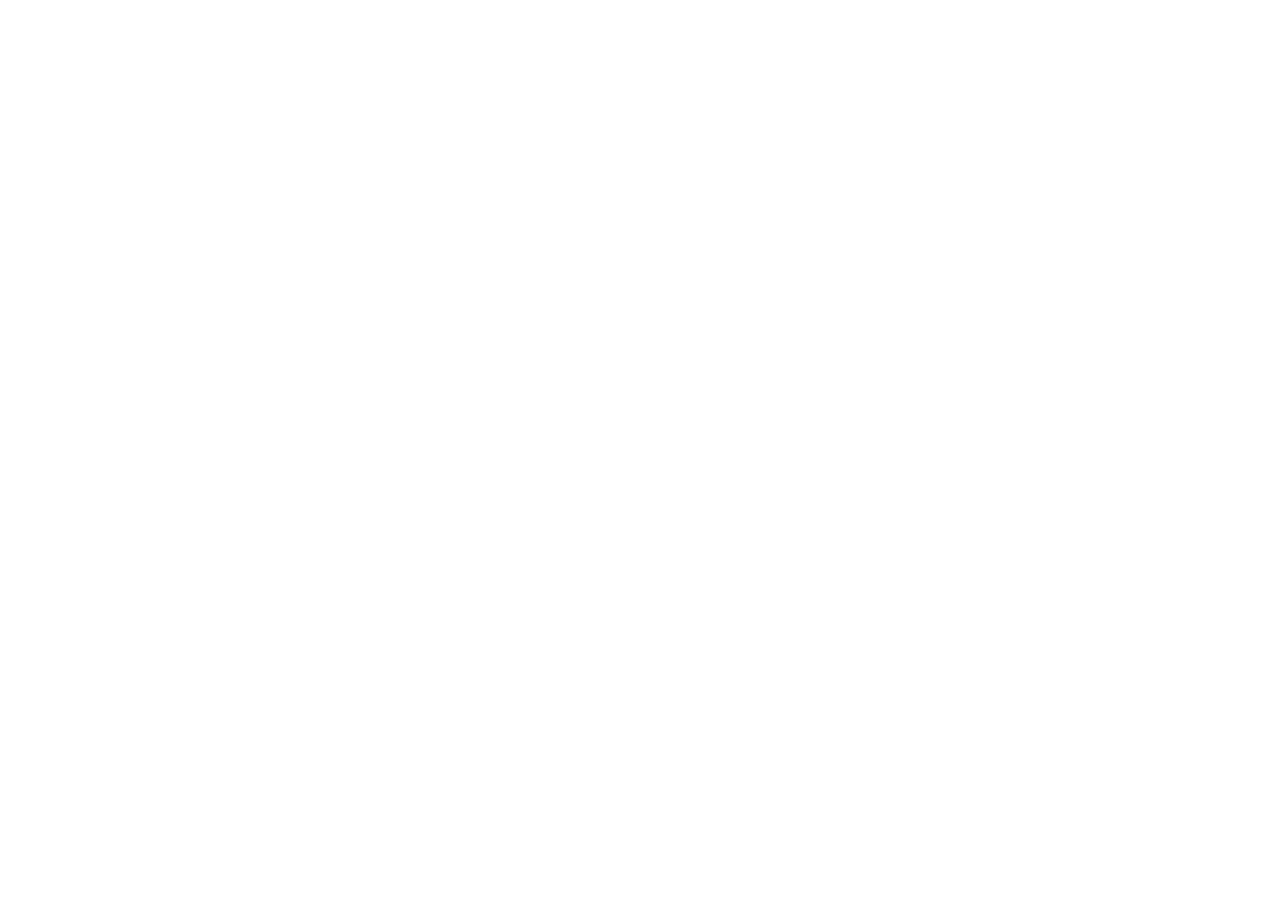
==== src/index.html @ 33bf51e1 "link js and css files to index.html" ====
<!DOCTYPE html>
<html lang="en">
<head>
    <meta charset="UTF-8">
    <meta name="viewport" content="width=device-width, initial-scale=1.0">
    <title>Document</title>
    <link rel="stylesheet" href="css/style.css">
</head>
<body>
    


    <script src="js/script.js"></script>
</body>
</html>
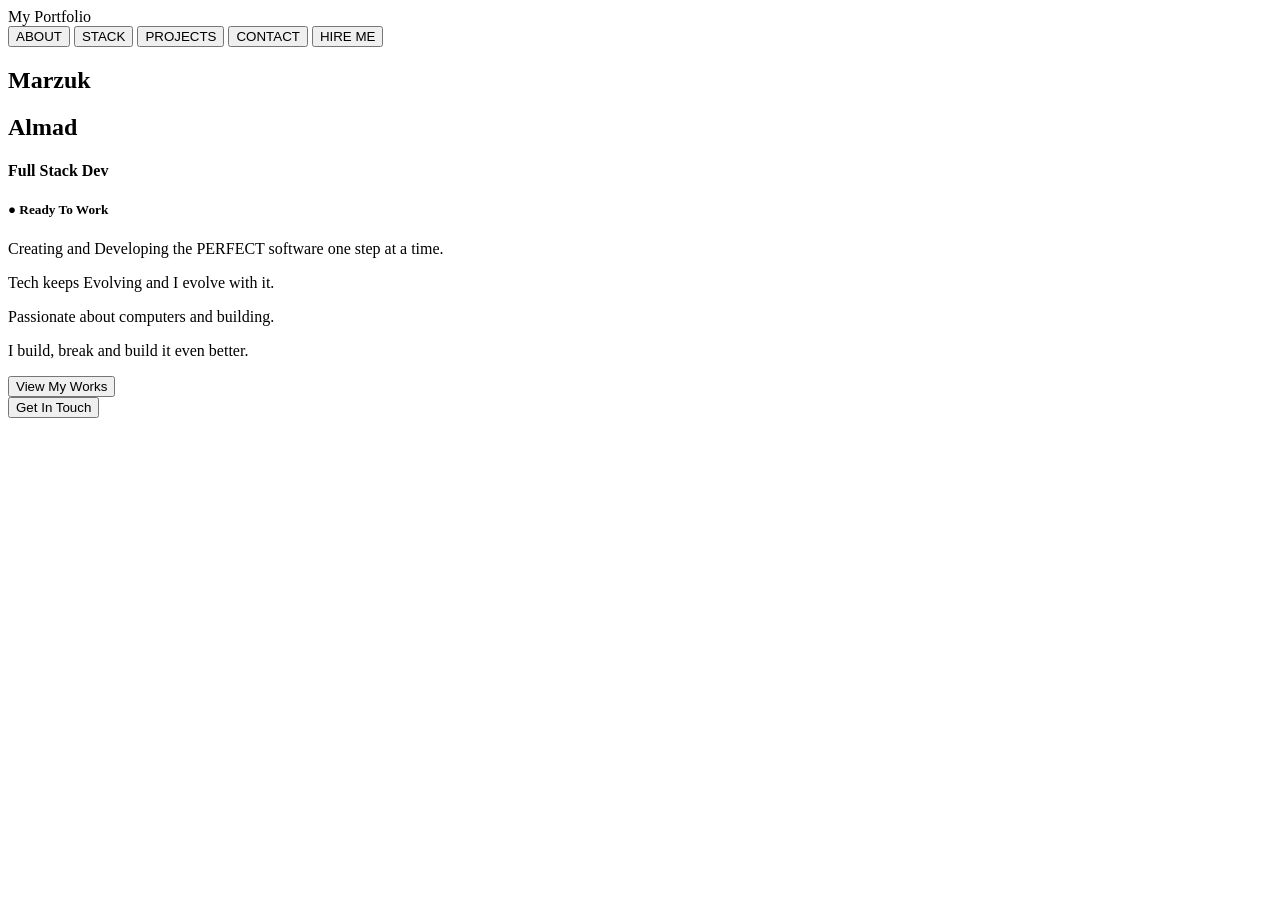
==== commit be271db5: "Add initial plain HTML text for hero section" ====
--- a/src/index.html
+++ b/src/index.html
@@ -7,7 +7,27 @@
     <link rel="stylesheet" href="css/style.css">
 </head>
 <body>
-    
+    <div id="headerDiv">
+        <header id="header">My Portfolio</header>
+        <button>ABOUT</button>
+        <button>STACK</button>
+        <button>PROJECTS</button>
+        <button>CONTACT</button>
+        <button>HIRE ME</button>
+    </div>
+        
+    <h2>Marzuk</h2>
+    <h2>Almad</h2>
+    <h4>Full Stack Dev</h4>
+    <h5>● Ready To Work</h5>
+    <p>Creating and Developing the PERFECT software one step at a time.</p>
+    <p>Tech keeps Evolving and I evolve with it.</p>
+    <p>Passionate about computers and building.</p>
+    <p>I build, break and build it even better.</p>
+
+    <button>View My Works</button><br>
+    <button>Get In Touch</button>
+
 
 
     <script src="js/script.js"></script>
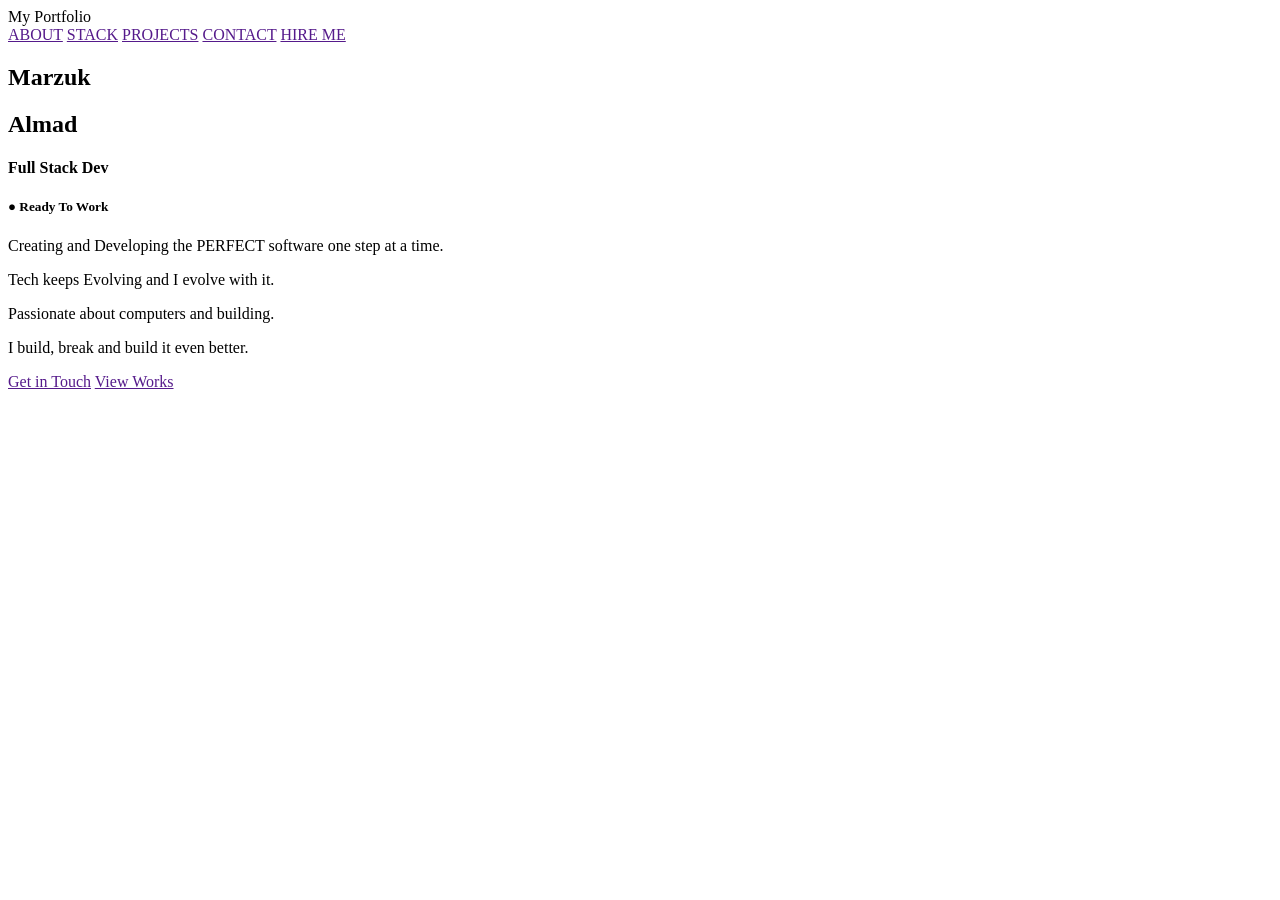
==== commit ed138f18: "change all native buttons to hyperlinks" ====
--- a/src/index.html
+++ b/src/index.html
@@ -9,11 +9,13 @@
 <body>
     <div id="headerDiv">
         <header id="header">My Portfolio</header>
-        <button>ABOUT</button>
-        <button>STACK</button>
-        <button>PROJECTS</button>
-        <button>CONTACT</button>
-        <button>HIRE ME</button>
+        <div>
+            <a href="" class="header-buttons">ABOUT</a>
+            <a href="" class="header-buttons">STACK</a>
+            <a href="" class="header-buttons">PROJECTS</a>
+            <a href="" class="header-buttons">CONTACT</a>
+            <a href="" class="header-buttons">HIRE ME</a>
+        </div>
     </div>
         
     <h2>Marzuk</h2>
@@ -25,8 +27,10 @@
     <p>Passionate about computers and building.</p>
     <p>I build, break and build it even better.</p>
 
-    <button>View My Works</button><br>
-    <button>Get In Touch</button>
+    <div id="about-butt">
+        <a href="" class="about-buttons">Get in Touch</a>
+        <a href="" class="about-buttons">View Works</a>
+    </div>
 
 
 
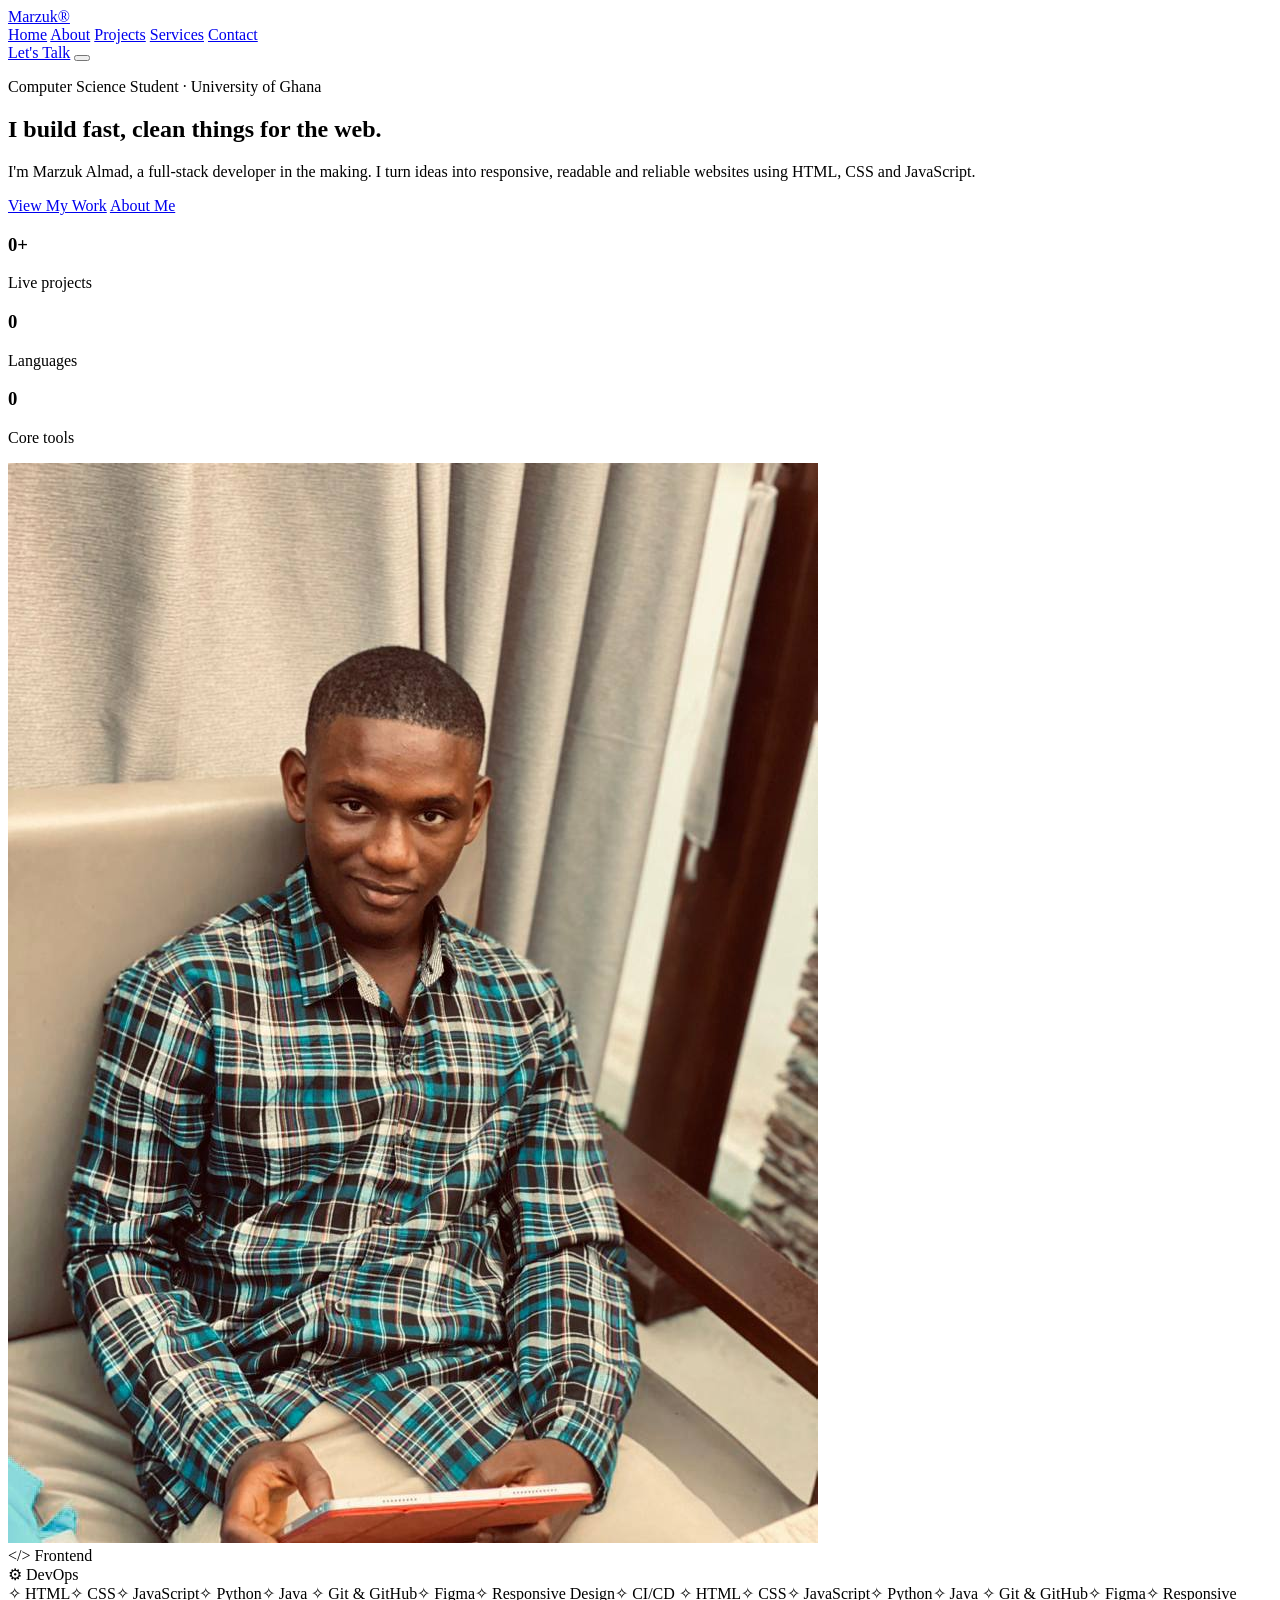
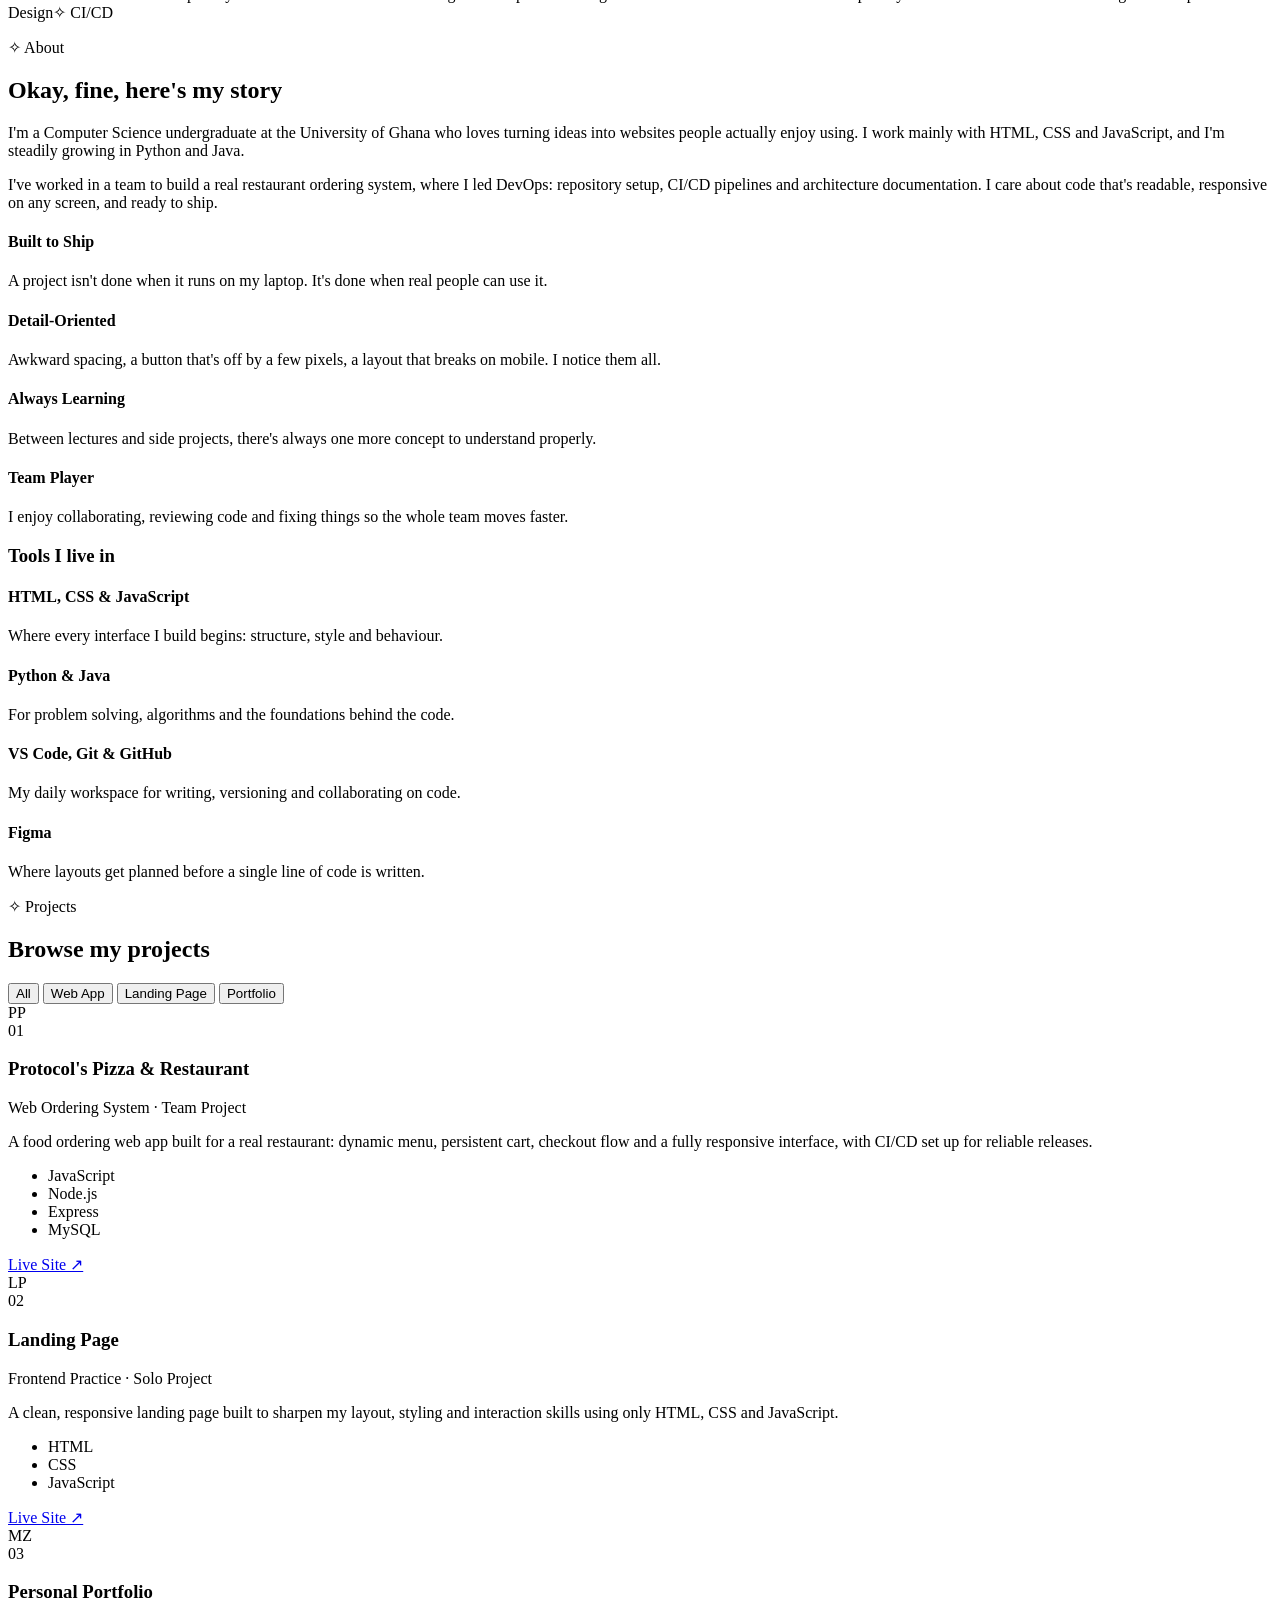
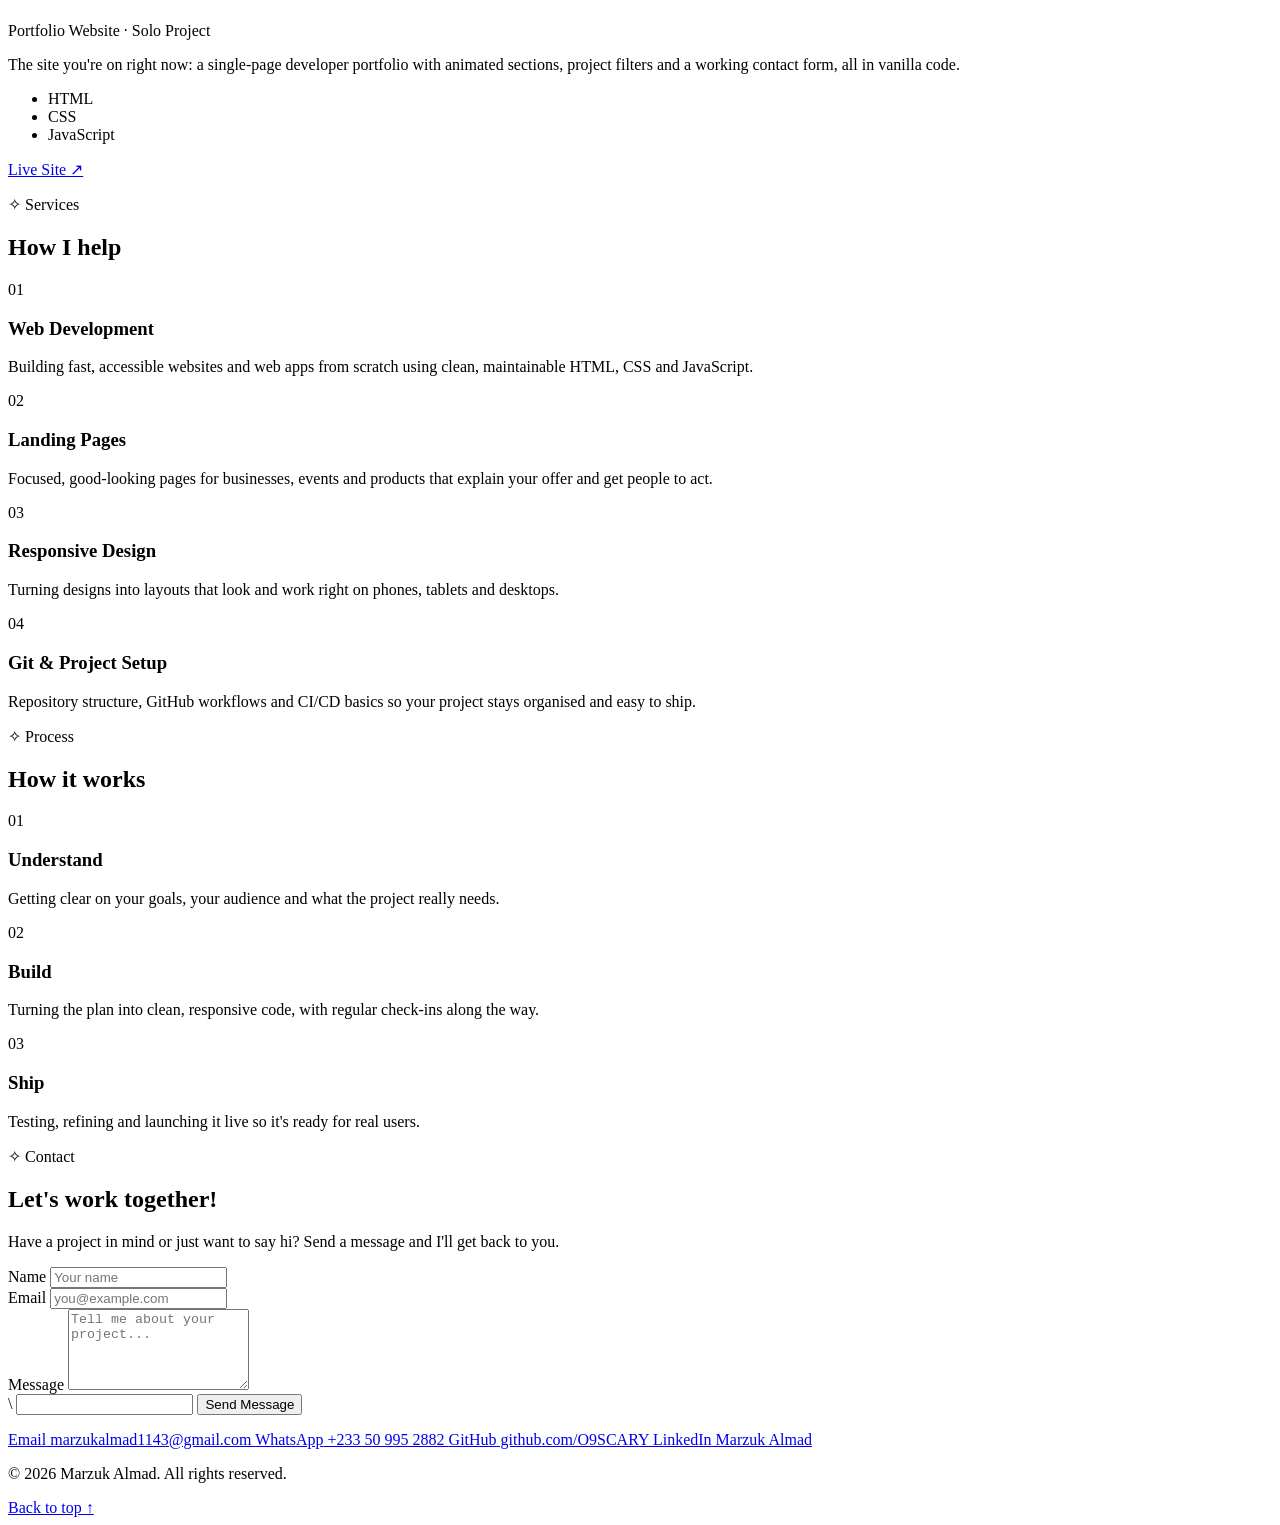
==== commit d509a45b: "Refine the whole portfolio HTML file" ====
--- a/src/index.html
+++ b/src/index.html
@@ -1,39 +1,316 @@
 <!DOCTYPE html>
 <html lang="en">
 <head>
-    <meta charset="UTF-8">
-    <meta name="viewport" content="width=device-width, initial-scale=1.0">
-    <title>Document</title>
-    <link rel="stylesheet" href="css/style.css">
+  <meta charset="UTF-8" />
+  <meta name="viewport" content="width=device-width, initial-scale=1" />
+  <title>Marzuk® | Computer Science Student & Full-Stack Developer</title>
+  <meta name="description" content="Marzuk Almad is a Computer Science student at the University of Ghana building fast, clean and responsive websites with HTML, CSS and JavaScript." />
+  <meta property="og:title" content="Marzuk® | Full-Stack Developer" />
+  <meta property="og:description" content="Fast, clean and responsive websites built with HTML, CSS and JavaScript." />
+  <meta property="og:type" content="website" />
+  <meta name="theme-color" content="#0a0b10" />
+
+  <link rel="preconnect" href="https://fonts.googleapis.com" />
+  <link rel="preconnect" href="https://fonts.gstatic.com" crossorigin />
+  <link href="https://fonts.googleapis.com/css2?family=Inter:wght@400;500;600&family=Space+Grotesk:wght@500;600;700&display=swap" rel="stylesheet" />
+  <link rel="stylesheet" href="style.css" />
 </head>
 <body>
-    <div id="headerDiv">
-        <header id="header">My Portfolio</header>
-        <div>
-            <a href="" class="header-buttons">ABOUT</a>
-            <a href="" class="header-buttons">STACK</a>
-            <a href="" class="header-buttons">PROJECTS</a>
-            <a href="" class="header-buttons">CONTACT</a>
-            <a href="" class="header-buttons">HIRE ME</a>
-        </div>
-    </div>
-        
-    <h2>Marzuk</h2>
-    <h2>Almad</h2>
-    <h4>Full Stack Dev</h4>
-    <h5>● Ready To Work</h5>
-    <p>Creating and Developing the PERFECT software one step at a time.</p>
-    <p>Tech keeps Evolving and I evolve with it.</p>
-    <p>Passionate about computers and building.</p>
-    <p>I build, break and build it even better.</p>
-
-    <div id="about-butt">
-        <a href="" class="about-buttons">Get in Touch</a>
-        <a href="" class="about-buttons">View Works</a>
-    </div>
-
-
-
-    <script src="js/script.js"></script>
+
+  <!-- ============ NAVBAR ============ -->
+  <header class="navbar" id="navbar">
+    <a href="#hero" class="logo">Marzuk®</a>
+
+    <nav class="nav-links" id="navLinks">
+      <a href="#hero" class="nav-link">Home</a>
+      <a href="#about" class="nav-link">About</a>
+      <a href="#works" class="nav-link">Projects</a>
+      <a href="#services" class="nav-link">Services</a>
+      <a href="#contact" class="nav-link">Contact</a>
+    </nav>
+
+    <a href="#contact" class="btn btn-primary nav-cta">Let's Talk</a>
+
+    <button class="menu-toggle" id="menuToggle" aria-label="Toggle menu" aria-expanded="false">
+      <span></span><span></span>
+    </button>
+  </header>
+
+  <main>
+
+    <section class="hero" id="hero">
+      <div class="hero-text">
+        <p class="eyebrow reveal">Computer Science Student · University of Ghana</p>
+        <h1 class="reveal">I build <span class="gradient-text">fast, clean</span> things for the web.</h1>
+        <p class="hero-sub reveal">
+          I'm Marzuk Almad, a full-stack developer in the making. I turn ideas into responsive,
+          readable and reliable websites using HTML, CSS and JavaScript.
+        </p>
+        <div class="hero-buttons reveal">
+          <a href="#works" class="btn btn-primary">View My Work</a>
+          <a href="#about" class="btn btn-ghost">About Me</a>
+        </div>
+
+        <div class="stats reveal">
+          <div class="stat">
+            <h3><span class="count" data-count="3">0</span>+</h3>
+            <p>Live projects</p>
+          </div>
+          <div class="stat">
+            <h3><span class="count" data-count="5">0</span></h3>
+            <p>Languages</p>
+          </div>
+          <div class="stat">
+            <h3><span class="count" data-count="4">0</span></h3>
+            <p>Core tools</p>
+          </div>
+        </div>
+      </div>
+
+      <div class="hero-photo reveal">
+        <div class="photo-frame">
+          <img src="./assets/images/myself.jpg" alt="Marzuk Almad, Computer Science student and developer" />
+        </div>
+        <div class="floating-tag tag-one">&lt;/&gt; Frontend</div>
+        <div class="floating-tag tag-two">⚙ DevOps</div>
+      </div>
+    </section>
+
+    <section class="marquee" aria-hidden="true">
+      <div class="marquee-track">
+        <span>✧ HTML</span><span>✧ CSS</span><span>✧ JavaScript</span><span>✧ Python</span><span>✧ Java</span>
+        <span>✧ Git &amp; GitHub</span><span>✧ Figma</span><span>✧ Responsive Design</span><span>✧ CI/CD</span>
+        <span>✧ HTML</span><span>✧ CSS</span><span>✧ JavaScript</span><span>✧ Python</span><span>✧ Java</span>
+        <span>✧ Git &amp; GitHub</span><span>✧ Figma</span><span>✧ Responsive Design</span><span>✧ CI/CD</span>
+      </div>
+    </section>
+
+    <section class="section" id="about">
+      <p class="section-label reveal">✧ About</p>
+      <h2 class="section-title reveal">Okay, fine, here's my story</h2>
+
+      <div class="about-grid">
+        <div class="about-bio reveal">
+          <p>
+            I'm a Computer Science undergraduate at the University of Ghana who loves turning
+            ideas into websites people actually enjoy using. I work mainly with HTML, CSS and
+            JavaScript, and I'm steadily growing in Python and Java.
+          </p>
+          <p>
+            I've worked in a team to build a real restaurant ordering system, where I led DevOps:
+            repository setup, CI/CD pipelines and architecture documentation. I care about code
+            that's readable, responsive on any screen, and ready to ship.
+          </p>
+        </div>
+
+        <div class="about-cards">
+          <article class="card reveal">
+            <h4>Built to Ship</h4>
+            <p>A project isn't done when it runs on my laptop. It's done when real people can use it.</p>
+          </article>
+          <article class="card reveal">
+            <h4>Detail-Oriented</h4>
+            <p>Awkward spacing, a button that's off by a few pixels, a layout that breaks on mobile. I notice them all.</p>
+          </article>
+          <article class="card reveal">
+            <h4>Always Learning</h4>
+            <p>Between lectures and side projects, there's always one more concept to understand properly.</p>
+          </article>
+          <article class="card reveal">
+            <h4>Team Player</h4>
+            <p>I enjoy collaborating, reviewing code and fixing things so the whole team moves faster.</p>
+          </article>
+        </div>
+      </div>
+
+      <h3 class="subheading reveal">Tools I live in</h3>
+      <div class="tools reveal">
+        <div class="tool">
+          <h4>HTML, CSS &amp; JavaScript</h4>
+          <p>Where every interface I build begins: structure, style and behaviour.</p>
+        </div>
+        <div class="tool">
+          <h4>Python &amp; Java</h4>
+          <p>For problem solving, algorithms and the foundations behind the code.</p>
+        </div>
+        <div class="tool">
+          <h4>VS Code, Git &amp; GitHub</h4>
+          <p>My daily workspace for writing, versioning and collaborating on code.</p>
+        </div>
+        <div class="tool">
+          <h4>Figma</h4>
+          <p>Where layouts get planned before a single line of code is written.</p>
+        </div>
+      </div>
+    </section>
+
+    <section class="section" id="works">
+      <p class="section-label reveal">✧ Projects</p>
+      <h2 class="section-title reveal">Browse my projects</h2>
+
+      <div class="filters reveal" id="filters">
+        <button class="filter-btn active" data-filter="all">All</button>
+        <button class="filter-btn" data-filter="webapp">Web App</button>
+        <button class="filter-btn" data-filter="landing">Landing Page</button>
+        <button class="filter-btn" data-filter="portfolio">Portfolio</button>
+      </div>
+
+      <div class="projects-grid" id="projectsGrid">
+
+        <article class="project reveal" data-category="webapp">
+          <div class="project-visual visual-one"><span>PP</span></div>
+          <div class="project-body">
+            <span class="project-number">01</span>
+            <h3>Protocol's Pizza &amp; Restaurant</h3>
+            <p class="project-type">Web Ordering System · Team Project</p>
+            <p>
+              A food ordering web app built for a real restaurant: dynamic menu, persistent cart,
+              checkout flow and a fully responsive interface, with CI/CD set up for reliable releases.
+            </p>
+            <ul class="chips"><li>JavaScript</li><li>Node.js</li><li>Express</li><li>MySQL</li></ul>
+            <div class="project-links">
+              <a href="https://protocol-restaurant.pages.dev" target="_blank" rel="noopener" class="link-arrow">Live Site ↗</a>
+            </div>
+          </div>
+        </article>
+
+        <article class="project reveal" data-category="landing">
+          <div class="project-visual visual-two"><span>LP</span></div>
+          <div class="project-body">
+            <span class="project-number">02</span>
+            <h3>Landing Page</h3>
+            <p class="project-type">Frontend Practice · Solo Project</p>
+            <p>
+              A clean, responsive landing page built to sharpen my layout, styling and
+              interaction skills using only HTML, CSS and JavaScript.
+            </p>
+            <ul class="chips"><li>HTML</li><li>CSS</li><li>JavaScript</li></ul>
+            <div class="project-links">
+              <a href="https://o9scary.github.io/Landing-Page/" target="_blank" rel="noopener" class="link-arrow">Live Site ↗</a>
+            </div>
+          </div>
+        </article>
+
+        <article class="project reveal" data-category="portfolio">
+          <div class="project-visual visual-three"><span>MZ</span></div>
+          <div class="project-body">
+            <span class="project-number">03</span>
+            <h3>Personal Portfolio</h3>
+            <p class="project-type">Portfolio Website · Solo Project</p>
+            <p>
+              The site you're on right now: a single-page developer portfolio with animated
+              sections, project filters and a working contact form, all in vanilla code.
+            </p>
+            <ul class="chips"><li>HTML</li><li>CSS</li><li>JavaScript</li></ul>
+            <div class="project-links">
+              <a href="https://o9scary.github.io/My-Portfolio/" target="_blank" rel="noopener" class="link-arrow">Live Site ↗</a>
+            </div>
+          </div>
+        </article>
+
+      </div>
+    </section>
+
+    <section class="section" id="services">
+      <p class="section-label reveal">✧ Services</p>
+      <h2 class="section-title reveal">How I help</h2>
+
+      <div class="services-grid">
+        <article class="service reveal">
+          <span class="service-number">01</span>
+          <h3>Web Development</h3>
+          <p>Building fast, accessible websites and web apps from scratch using clean, maintainable HTML, CSS and JavaScript.</p>
+        </article>
+        <article class="service reveal">
+          <span class="service-number">02</span>
+          <h3>Landing Pages</h3>
+          <p>Focused, good-looking pages for businesses, events and products that explain your offer and get people to act.</p>
+        </article>
+        <article class="service reveal">
+          <span class="service-number">03</span>
+          <h3>Responsive Design</h3>
+          <p>Turning designs into layouts that look and work right on phones, tablets and desktops.</p>
+        </article>
+        <article class="service reveal">
+          <span class="service-number">04</span>
+          <h3>Git &amp; Project Setup</h3>
+          <p>Repository structure, GitHub workflows and CI/CD basics so your project stays organised and easy to ship.</p>
+        </article>
+      </div>
+    </section>
+
+    <section class="section" id="process">
+      <p class="section-label reveal">✧ Process</p>
+      <h2 class="section-title reveal">How it works</h2>
+
+      <div class="process-grid">
+        <div class="step reveal">
+          <span class="step-number">01</span>
+          <h3>Understand</h3>
+          <p>Getting clear on your goals, your audience and what the project really needs.</p>
+        </div>
+        <div class="step reveal">
+          <span class="step-number">02</span>
+          <h3>Build</h3>
+          <p>Turning the plan into clean, responsive code, with regular check-ins along the way.</p>
+        </div>
+        <div class="step reveal">
+          <span class="step-number">03</span>
+          <h3>Ship</h3>
+          <p>Testing, refining and launching it live so it's ready for real users.</p>
+        </div>
+      </div>
+    </section>
+
+    <section class="section contact" id="contact">
+      <p class="section-label reveal">✧ Contact</p>
+      <h2 class="section-title reveal">Let's work together!</h2>
+      <p class="contact-sub reveal">Have a project in mind or just want to say hi? Send a message and I'll get back to you.</p>
+
+      <div class="contact-grid">
+        <form class="contact-form reveal" id="contactForm" novalidate>
+          <div class="field">
+            <label for="name">Name</label>
+            <input type="text" id="name" name="name" placeholder="Your name" required />
+          </div>
+          <div class="field">
+            <label for="email">Email</label>
+            <input type="email" id="email" name="email" placeholder="you@example.com" required />
+          </div>
+          <div class="field">
+            <label for="message">Message</label>
+            <textarea id="message" name="message" rows="5" placeholder="Tell me about your project..." required></textarea>
+          </div>
+\
+          <input type="text" name="_honey" class="honeypot" tabindex="-1" autocomplete="off" />
+          <button type="submit" class="btn btn-primary" id="submitBtn">Send Message</button>
+          <p class="form-status" id="formStatus" role="status"></p>
+        </form>
+
+        <div class="contact-info reveal">
+          <a href="mailto:marzukalmad1143@gmail.com?subject=New%20Project%20Inquiry" class="info-link">
+            <span>Email</span> marzukalmad1143@gmail.com
+          </a>
+          <a href="https://wa.me/233509952882" target="_blank" rel="noopener" class="info-link">
+            <span>WhatsApp</span> +233 50 995 2882
+          </a>
+          <a href="https://github.com/O9SCARY" target="_blank" rel="noopener" class="info-link">
+            <span>GitHub</span> github.com/O9SCARY
+          </a>
+          <a href="https://www.linkedin.com/in/marzuk-almad-333194411" target="_blank" rel="noopener" class="info-link">
+            <span>LinkedIn</span> Marzuk Almad
+          </a>
+        </div>
+      </div>
+    </section>
+
+  </main>
+
+  <footer class="footer">
+    <p>© <span id="year">2026</span> Marzuk Almad. All rights reserved.</p>
+    <a href="#hero" class="back-top">Back to top ↑</a>
+  </footer>
+
+  <script src="script.js"></script>
 </body>
 </html>
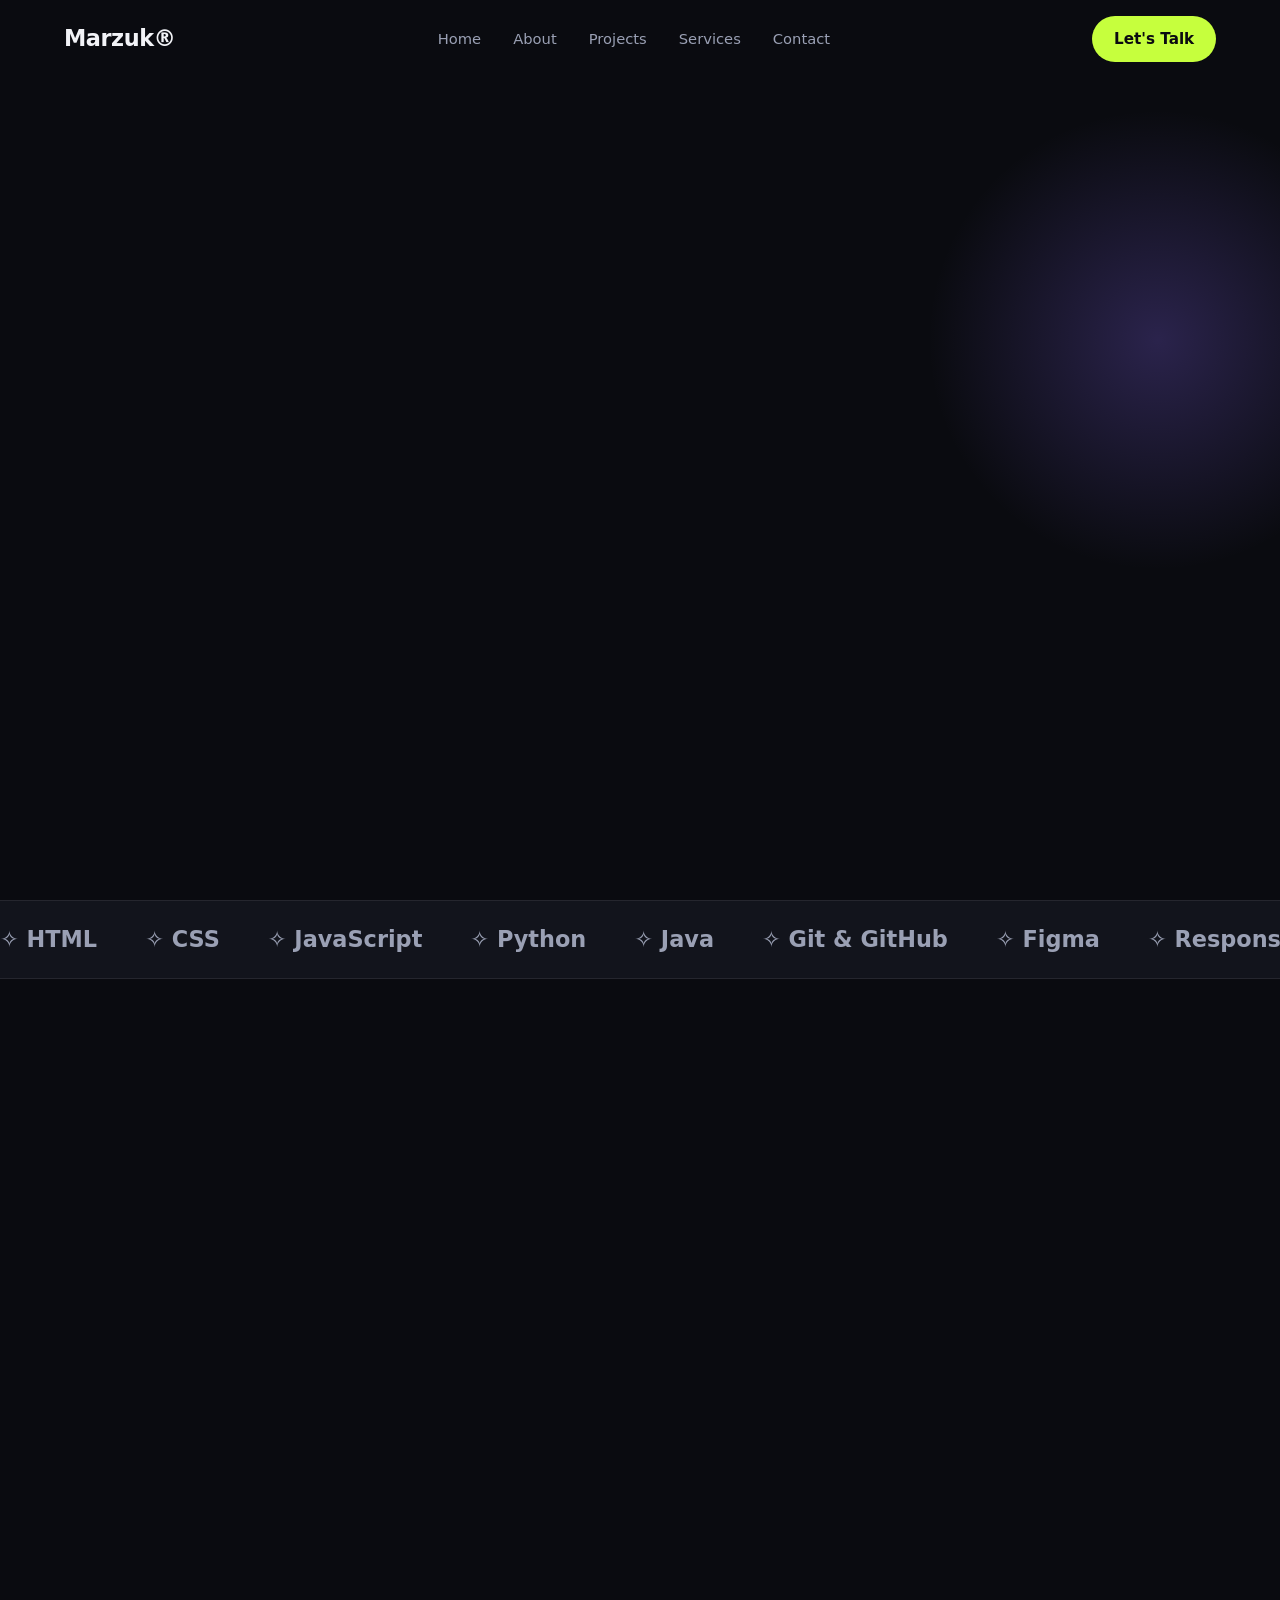
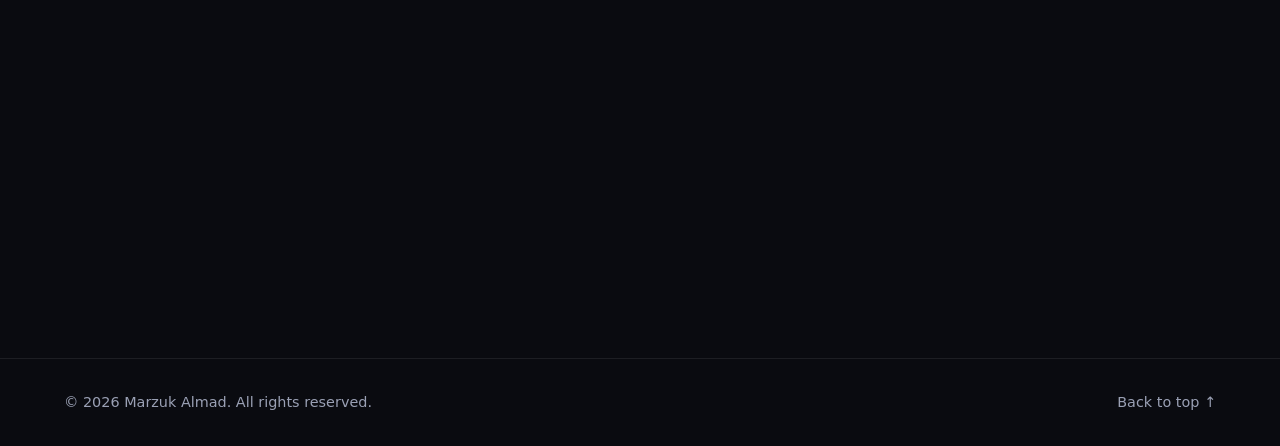
==== commit 15c26ddc: "Style the HTML of my portfolio with Css and link both" ====
--- a/src/index.html
+++ b/src/index.html
@@ -13,7 +13,7 @@
   <link rel="preconnect" href="https://fonts.googleapis.com" />
   <link rel="preconnect" href="https://fonts.gstatic.com" crossorigin />
   <link href="https://fonts.googleapis.com/css2?family=Inter:wght@400;500;600&family=Space+Grotesk:wght@500;600;700&display=swap" rel="stylesheet" />
-  <link rel="stylesheet" href="style.css" />
+  <link rel="stylesheet" href="./css/style.css" />
 </head>
 <body>
 
--- a/src/css/style.css
+++ b/src/css/style.css
@@ -0,0 +1,865 @@
+/* ============ RESET & VARIABLES ============ */
+*,
+*::before,
+*::after {
+  margin: 0;
+  padding: 0;
+  box-sizing: border-box;
+}
+
+:root {
+  --bg: #0a0b10;
+  --surface: #12141c;
+  --surface-2: #181b26;
+  --border: rgba(255, 255, 255, 0.08);
+  --text: #f2f3f7;
+  --muted: #9aa0b4;
+  --accent: #c6ff3d;      /* acid lime */
+  --accent-2: #8b6bff;    /* electric violet */
+  --radius: 20px;
+  --font-body: "Inter", system-ui, sans-serif;
+  --font-display: "Space Grotesk", system-ui, sans-serif;
+}
+
+html {
+  scroll-behavior: smooth;
+  scroll-padding-top: 90px;
+}
+
+body {
+  background: var(--bg);
+  color: var(--text);
+  font-family: var(--font-body);
+  line-height: 1.6;
+  -webkit-font-smoothing: antialiased;
+  overflow-x: hidden;
+}
+
+img {
+  display: block;
+  max-width: 100%;
+}
+
+a {
+  color: inherit;
+  text-decoration: none;
+}
+
+ul {
+  list-style: none;
+}
+
+h1, h2, h3, h4 {
+  font-family: var(--font-display);
+  line-height: 1.1;
+}
+
+/* ============ BUTTONS ============ */
+.btn {
+  display: inline-flex;
+  align-items: center;
+  justify-content: center;
+  padding: 0.85rem 1.6rem;
+  border-radius: 999px;
+  font-weight: 600;
+  font-size: 0.95rem;
+  border: 1px solid transparent;
+  cursor: pointer;
+  font-family: var(--font-body);
+  transition: transform 0.25s ease, box-shadow 0.25s ease, background 0.25s ease;
+}
+
+.btn:hover {
+  transform: translateY(-3px);
+}
+
+.btn-primary {
+  background: var(--accent);
+  color: #0a0b10;
+}
+
+.btn-primary:hover {
+  box-shadow: 0 10px 30px rgba(198, 255, 61, 0.3);
+}
+
+.btn-ghost {
+  border-color: var(--border);
+  color: var(--text);
+  background: transparent;
+}
+
+.btn-ghost:hover {
+  border-color: var(--accent);
+  color: var(--accent);
+}
+
+/* ============ NAVBAR ============ */
+.navbar {
+  position: fixed;
+  top: 0;
+  left: 0;
+  right: 0;
+  z-index: 100;
+  display: flex;
+  align-items: center;
+  justify-content: space-between;
+  padding: 1rem 5%;
+  transition: background 0.3s ease, padding 0.3s ease, border-color 0.3s ease;
+  border-bottom: 1px solid transparent;
+}
+
+.navbar.scrolled {
+  background: rgba(10, 11, 16, 0.85);
+  backdrop-filter: blur(14px);
+  -webkit-backdrop-filter: blur(14px);
+  border-bottom-color: var(--border);
+  padding: 0.7rem 5%;
+}
+
+.logo {
+  font-family: var(--font-display);
+  font-weight: 700;
+  font-size: 1.4rem;
+  letter-spacing: -0.02em;
+}
+
+.nav-links {
+  display: flex;
+  gap: 2rem;
+}
+
+.nav-link {
+  font-size: 0.92rem;
+  color: var(--muted);
+  position: relative;
+  transition: color 0.25s ease;
+}
+
+.nav-link::after {
+  content: "";
+  position: absolute;
+  left: 0;
+  bottom: -6px;
+  width: 0;
+  height: 2px;
+  background: var(--accent);
+  transition: width 0.3s ease;
+}
+
+.nav-link:hover,
+.nav-link.active {
+  color: var(--text);
+}
+
+.nav-link:hover::after,
+.nav-link.active::after {
+  width: 100%;
+}
+
+.nav-cta {
+  padding: 0.6rem 1.3rem;
+}
+
+.menu-toggle {
+  display: none;
+  background: none;
+  border: none;
+  cursor: pointer;
+  width: 32px;
+  height: 32px;
+  position: relative;
+}
+
+.menu-toggle span {
+  position: absolute;
+  left: 4px;
+  width: 24px;
+  height: 2px;
+  background: var(--text);
+  transition: transform 0.3s ease, top 0.3s ease;
+}
+
+.menu-toggle span:nth-child(1) { top: 11px; }
+.menu-toggle span:nth-child(2) { top: 19px; }
+
+.menu-toggle.open span:nth-child(1) { top: 15px; transform: rotate(45deg); }
+.menu-toggle.open span:nth-child(2) { top: 15px; transform: rotate(-45deg); }
+
+/* ============ SHARED SECTION STYLES ============ */
+.section {
+  padding: 6rem 5%;
+  max-width: 1200px;
+  margin: 0 auto;
+}
+
+.section-label {
+  color: var(--accent);
+  font-weight: 600;
+  font-size: 0.9rem;
+  text-transform: uppercase;
+  letter-spacing: 0.15em;
+  margin-bottom: 0.8rem;
+}
+
+.section-title {
+  font-size: clamp(2rem, 5vw, 3.4rem);
+  letter-spacing: -0.03em;
+  margin-bottom: 3rem;
+}
+
+.subheading {
+  font-size: 1.6rem;
+  margin: 4rem 0 1.5rem;
+}
+
+.gradient-text {
+  background: linear-gradient(90deg, var(--accent), var(--accent-2));
+  -webkit-background-clip: text;
+  background-clip: text;
+  color: transparent;
+}
+
+/* ============ SCROLL REVEAL ============ */
+.reveal {
+  opacity: 0;
+  transform: translateY(30px);
+  transition: opacity 0.7s ease, transform 0.7s ease;
+}
+
+.reveal.visible {
+  opacity: 1;
+  transform: translateY(0);
+}
+
+/* ============ HERO ============ */
+.hero {
+  min-height: 100vh;
+  display: grid;
+  grid-template-columns: 1.2fr 0.8fr;
+  align-items: center;
+  gap: 3rem;
+  padding: 8rem 5% 4rem;
+  max-width: 1300px;
+  margin: 0 auto;
+  position: relative;
+}
+
+.hero::before {
+  content: "";
+  position: absolute;
+  top: 10%;
+  right: -10%;
+  width: 500px;
+  height: 500px;
+  background: radial-gradient(circle, rgba(139, 107, 255, 0.25), transparent 65%);
+  z-index: -1;
+  pointer-events: none;
+}
+
+.eyebrow {
+  color: var(--accent);
+  font-size: 0.9rem;
+  font-weight: 500;
+  margin-bottom: 1.2rem;
+}
+
+.hero h1 {
+  font-size: clamp(2.6rem, 7vw, 5.2rem);
+  letter-spacing: -0.04em;
+  margin-bottom: 1.5rem;
+}
+
+.hero-sub {
+  color: var(--muted);
+  font-size: 1.1rem;
+  max-width: 520px;
+  margin-bottom: 2rem;
+}
+
+.hero-buttons {
+  display: flex;
+  gap: 1rem;
+  flex-wrap: wrap;
+  margin-bottom: 3rem;
+}
+
+.stats {
+  display: flex;
+  gap: 2.5rem;
+  flex-wrap: wrap;
+}
+
+.stat h3 {
+  font-size: 2.2rem;
+  color: var(--text);
+}
+
+.stat p {
+  color: var(--muted);
+  font-size: 0.85rem;
+}
+
+.hero-photo {
+  position: relative;
+  justify-self: center;
+  width: 100%;
+  max-width: 400px;
+}
+
+.photo-frame {
+  aspect-ratio: 4 / 5;
+  border-radius: 28px;
+  padding: 4px;
+  background: linear-gradient(145deg, var(--accent), var(--accent-2));
+  box-shadow: 0 30px 80px rgba(139, 107, 255, 0.25);
+}
+
+.photo-frame img {
+  width: 100%;
+  height: 100%;
+  object-fit: cover;
+  border-radius: 24px;
+  background: var(--surface);
+}
+
+.floating-tag {
+  position: absolute;
+  background: rgba(18, 20, 28, 0.9);
+  backdrop-filter: blur(10px);
+  border: 1px solid var(--border);
+  padding: 0.6rem 1.1rem;
+  border-radius: 999px;
+  font-size: 0.85rem;
+  font-weight: 500;
+  animation: float 4s ease-in-out infinite;
+}
+
+.tag-one { top: 12%; left: -8%; }
+.tag-two { bottom: 14%; right: -6%; animation-delay: 1.5s; }
+
+@keyframes float {
+  0%, 100% { transform: translateY(0); }
+  50% { transform: translateY(-12px); }
+}
+
+/* ============ MARQUEE ============ */
+.marquee {
+  overflow: hidden;
+  border-top: 1px solid var(--border);
+  border-bottom: 1px solid var(--border);
+  padding: 1.3rem 0;
+  background: var(--surface);
+}
+
+.marquee-track {
+  display: flex;
+  width: max-content;
+  animation: scroll 30s linear infinite;
+}
+
+.marquee-track span {
+  font-family: var(--font-display);
+  font-size: 1.4rem;
+  font-weight: 600;
+  padding-right: 3rem;
+  white-space: nowrap;
+  color: var(--muted);
+}
+
+.marquee:hover .marquee-track {
+  animation-play-state: paused;
+}
+
+@keyframes scroll {
+  to { transform: translateX(-50%); }
+}
+
+/* ============ ABOUT ============ */
+.about-grid {
+  display: grid;
+  grid-template-columns: 1fr 1.2fr;
+  gap: 3rem;
+  align-items: start;
+}
+
+.about-bio p {
+  color: var(--muted);
+  font-size: 1.08rem;
+  margin-bottom: 1.2rem;
+}
+
+.about-cards {
+  display: grid;
+  grid-template-columns: repeat(2, 1fr);
+  gap: 1rem;
+}
+
+.card,
+.tool {
+  background: var(--surface);
+  border: 1px solid var(--border);
+  border-radius: var(--radius);
+  padding: 1.6rem;
+  transition: transform 0.3s ease, border-color 0.3s ease;
+}
+
+.card:hover,
+.tool:hover {
+  transform: translateY(-6px);
+  border-color: var(--accent);
+}
+
+.card h4,
+.tool h4 {
+  font-size: 1.1rem;
+  margin-bottom: 0.6rem;
+  color: var(--accent);
+}
+
+.card p,
+.tool p {
+  color: var(--muted);
+  font-size: 0.92rem;
+}
+
+.tools {
+  display: grid;
+  grid-template-columns: repeat(auto-fit, minmax(230px, 1fr));
+  gap: 1rem;
+}
+
+/* ============ PROJECTS ============ */
+.filters {
+  display: flex;
+  gap: 0.7rem;
+  flex-wrap: wrap;
+  margin-bottom: 2.5rem;
+}
+
+.filter-btn {
+  background: transparent;
+  border: 1px solid var(--border);
+  color: var(--muted);
+  padding: 0.55rem 1.2rem;
+  border-radius: 999px;
+  font-family: var(--font-body);
+  font-size: 0.9rem;
+  cursor: pointer;
+  transition: all 0.25s ease;
+}
+
+.filter-btn:hover {
+  color: var(--text);
+  border-color: var(--text);
+}
+
+.filter-btn.active {
+  background: var(--accent);
+  color: #0a0b10;
+  border-color: var(--accent);
+  font-weight: 600;
+}
+
+.projects-grid {
+  display: grid;
+  grid-template-columns: repeat(auto-fill, minmax(320px, 1fr));
+  gap: 1.5rem;
+}
+
+.project {
+  background: var(--surface);
+  border: 1px solid var(--border);
+  border-radius: var(--radius);
+  overflow: hidden;
+  display: flex;
+  flex-direction: column;
+  transition: transform 0.35s ease, border-color 0.35s ease;
+}
+
+.project:hover {
+  transform: translateY(-8px);
+  border-color: var(--accent);
+}
+
+.project.hide {
+  display: none;
+}
+
+.project-visual {
+  height: 190px;
+  display: flex;
+  align-items: center;
+  justify-content: center;
+  position: relative;
+  overflow: hidden;
+}
+
+.project-visual span {
+  font-family: var(--font-display);
+  font-size: 4.5rem;
+  font-weight: 700;
+  color: rgba(255, 255, 255, 0.92);
+  letter-spacing: -0.05em;
+  transition: transform 0.4s ease;
+}
+
+.project:hover .project-visual span {
+  transform: scale(1.12);
+}
+
+.visual-one   { background: linear-gradient(135deg, #ff7a3d, #8b6bff); }
+.visual-two   { background: linear-gradient(135deg, #8b6bff, #2dd4bf); }
+.visual-three { background: linear-gradient(135deg, #2dd4bf, #c6ff3d); }
+
+.visual-three span { color: #0a0b10; }
+
+.project-body {
+  padding: 1.6rem;
+  display: flex;
+  flex-direction: column;
+  flex: 1;
+}
+
+.project-number {
+  color: var(--accent);
+  font-family: var(--font-display);
+  font-size: 0.85rem;
+  font-weight: 600;
+  margin-bottom: 0.4rem;
+}
+
+.project-body h3 {
+  font-size: 1.5rem;
+  margin-bottom: 0.3rem;
+}
+
+.project-type {
+  color: var(--accent-2);
+  font-size: 0.85rem;
+  font-weight: 500;
+  margin-bottom: 0.9rem;
+}
+
+.project-body > p:not(.project-type) {
+  color: var(--muted);
+  font-size: 0.94rem;
+  margin-bottom: 1.2rem;
+}
+
+.chips {
+  display: flex;
+  flex-wrap: wrap;
+  gap: 0.5rem;
+  margin-bottom: 1.4rem;
+}
+
+.chips li {
+  font-size: 0.78rem;
+  padding: 0.3rem 0.8rem;
+  border-radius: 999px;
+  background: var(--surface-2);
+  border: 1px solid var(--border);
+  color: var(--muted);
+}
+
+.project-links {
+  margin-top: auto;
+}
+
+.link-arrow {
+  font-weight: 600;
+  color: var(--accent);
+  transition: letter-spacing 0.25s ease;
+}
+
+.link-arrow:hover {
+  letter-spacing: 0.04em;
+}
+
+/* ============ SERVICES ============ */
+.services-grid {
+  display: grid;
+  grid-template-columns: repeat(auto-fit, minmax(250px, 1fr));
+  gap: 1.2rem;
+}
+
+.service {
+  background: var(--surface);
+  border: 1px solid var(--border);
+  border-radius: var(--radius);
+  padding: 2rem;
+  transition: transform 0.3s ease, background 0.3s ease;
+}
+
+.service:hover {
+  transform: translateY(-6px);
+  background: var(--surface-2);
+}
+
+.service-number,
+.step-number {
+  display: block;
+  font-family: var(--font-display);
+  font-weight: 700;
+  font-size: 2.6rem;
+  background: linear-gradient(135deg, var(--accent), var(--accent-2));
+  -webkit-background-clip: text;
+  background-clip: text;
+  color: transparent;
+  margin-bottom: 1rem;
+}
+
+.service h3,
+.step h3 {
+  font-size: 1.4rem;
+  margin-bottom: 0.7rem;
+}
+
+.service p,
+.step p {
+  color: var(--muted);
+  font-size: 0.95rem;
+}
+
+/* ============ PROCESS ============ */
+.process-grid {
+  display: grid;
+  grid-template-columns: repeat(3, 1fr);
+  gap: 1.5rem;
+}
+
+.step {
+  border-top: 2px solid var(--border);
+  padding-top: 1.5rem;
+  transition: border-color 0.3s ease;
+}
+
+.step:hover {
+  border-top-color: var(--accent);
+}
+
+/* ============ CONTACT ============ */
+.contact-sub {
+  color: var(--muted);
+  max-width: 520px;
+  margin-top: -2rem;
+  margin-bottom: 3rem;
+}
+
+.contact-grid {
+  display: grid;
+  grid-template-columns: 1.2fr 0.8fr;
+  gap: 2rem;
+}
+
+.contact-form {
+  background: var(--surface);
+  border: 1px solid var(--border);
+  border-radius: var(--radius);
+  padding: 2rem;
+}
+
+.field {
+  margin-bottom: 1.2rem;
+}
+
+.field label {
+  display: block;
+  font-size: 0.85rem;
+  font-weight: 500;
+  margin-bottom: 0.5rem;
+  color: var(--muted);
+}
+
+.field input,
+.field textarea {
+  width: 100%;
+  background: var(--bg);
+  border: 1px solid var(--border);
+  border-radius: 12px;
+  padding: 0.9rem 1rem;
+  color: var(--text);
+  font-family: var(--font-body);
+  font-size: 0.95rem;
+  resize: vertical;
+  transition: border-color 0.25s ease, box-shadow 0.25s ease;
+}
+
+.field input:focus,
+.field textarea:focus {
+  outline: none;
+  border-color: var(--accent);
+  box-shadow: 0 0 0 3px rgba(198, 255, 61, 0.15);
+}
+
+.field.invalid input,
+.field.invalid textarea {
+  border-color: #ff5d6c;
+}
+
+.honeypot {
+  position: absolute;
+  left: -9999px;
+  opacity: 0;
+  height: 0;
+  width: 0;
+}
+
+.form-status {
+  margin-top: 1rem;
+  font-size: 0.92rem;
+  min-height: 1.4rem;
+}
+
+.form-status.success { color: var(--accent); }
+.form-status.error   { color: #ff5d6c; }
+
+.btn:disabled {
+  opacity: 0.6;
+  cursor: not-allowed;
+  transform: none;
+}
+
+.contact-info {
+  display: flex;
+  flex-direction: column;
+  gap: 1rem;
+}
+
+.info-link {
+  background: var(--surface);
+  border: 1px solid var(--border);
+  border-radius: var(--radius);
+  padding: 1.2rem 1.4rem;
+  display: flex;
+  flex-direction: column;
+  gap: 0.2rem;
+  font-weight: 500;
+  word-break: break-word;
+  transition: transform 0.3s ease, border-color 0.3s ease;
+}
+
+.info-link span {
+  font-size: 0.75rem;
+  text-transform: uppercase;
+  letter-spacing: 0.12em;
+  color: var(--accent);
+}
+
+.info-link:hover {
+  transform: translateX(8px);
+  border-color: var(--accent);
+}
+
+/* ============ FOOTER ============ */
+.footer {
+  display: flex;
+  justify-content: space-between;
+  align-items: center;
+  flex-wrap: wrap;
+  gap: 1rem;
+  padding: 2rem 5%;
+  border-top: 1px solid var(--border);
+  color: var(--muted);
+  font-size: 0.9rem;
+}
+
+.back-top:hover {
+  color: var(--accent);
+}
+
+/* ============ RESPONSIVE ============ */
+@media (max-width: 900px) {
+  .hero {
+    grid-template-columns: 1fr;
+    padding-top: 7rem;
+    text-align: left;
+  }
+
+  .hero-photo {
+    order: -1;
+    max-width: 280px;
+    justify-self: start;
+  }
+
+  .tag-one { left: auto; right: -10%; top: 5%; }
+  .tag-two { right: auto; left: -8%; bottom: 8%; }
+
+  .about-grid,
+  .contact-grid {
+    grid-template-columns: 1fr;
+  }
+
+  .process-grid {
+    grid-template-columns: 1fr;
+  }
+
+  .nav-cta {
+    display: none;
+  }
+
+  .menu-toggle {
+    display: block;
+  }
+
+  .nav-links {
+    position: absolute;
+    top: 100%;
+    left: 0;
+    right: 0;
+    flex-direction: column;
+    gap: 0;
+    background: rgba(10, 11, 16, 0.97);
+    backdrop-filter: blur(14px);
+    border-bottom: 1px solid var(--border);
+    max-height: 0;
+    overflow: hidden;
+    transition: max-height 0.4s ease;
+  }
+
+  .nav-links.open {
+    max-height: 380px;
+  }
+
+  .nav-link {
+    padding: 1.1rem 5%;
+    font-size: 1.05rem;
+  }
+
+  .nav-link::after {
+    display: none;
+  }
+}
+
+@media (max-width: 560px) {
+  .section {
+    padding: 4rem 5%;
+  }
+
+  .about-cards {
+    grid-template-columns: 1fr;
+  }
+
+  .projects-grid {
+    grid-template-columns: 1fr;
+  }
+
+  .stats {
+    gap: 1.8rem;
+  }
+}
+
+/* Respect users who prefer less motion */
+@media (prefers-reduced-motion: reduce) {
+  *,
+  *::before,
+  *::after {
+    animation: none !important;
+    transition: none !important;
+  }
+
+  .reveal {
+    opacity: 1;
+    transform: none;
+  }
+}
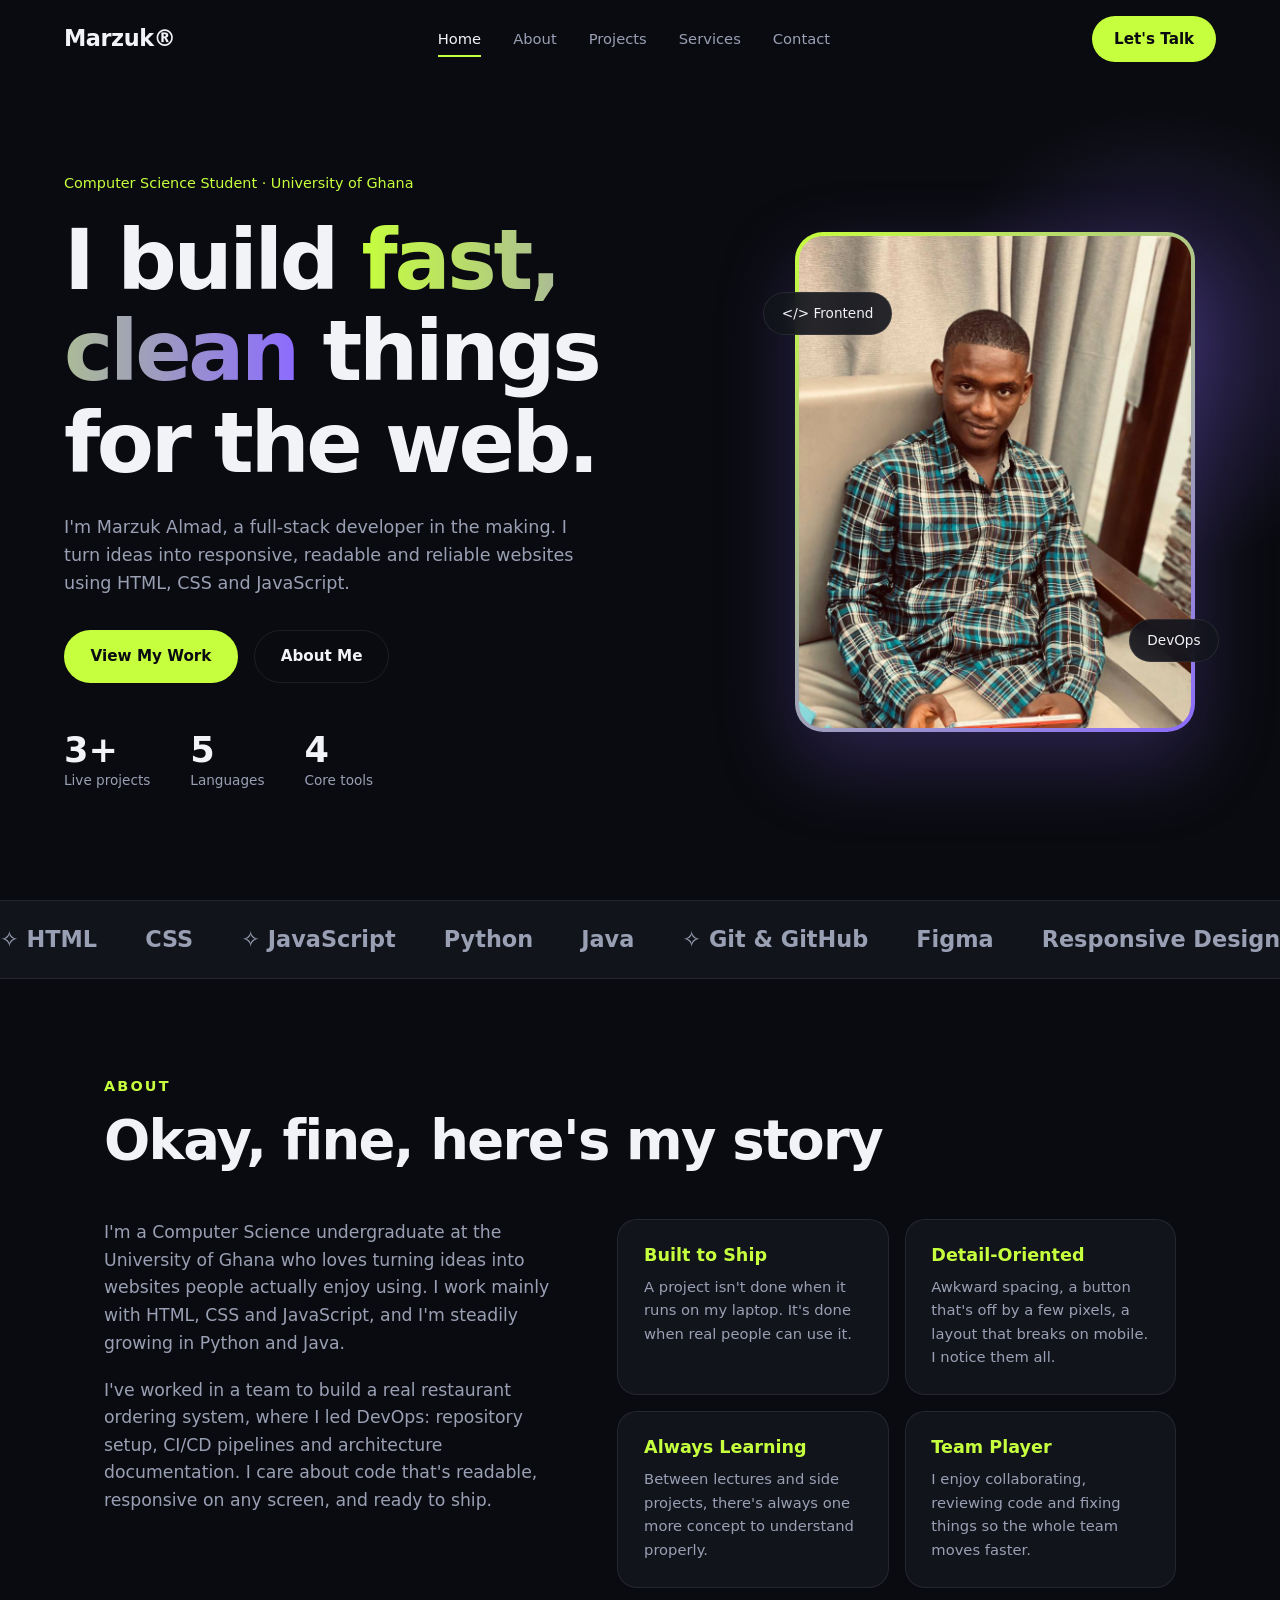
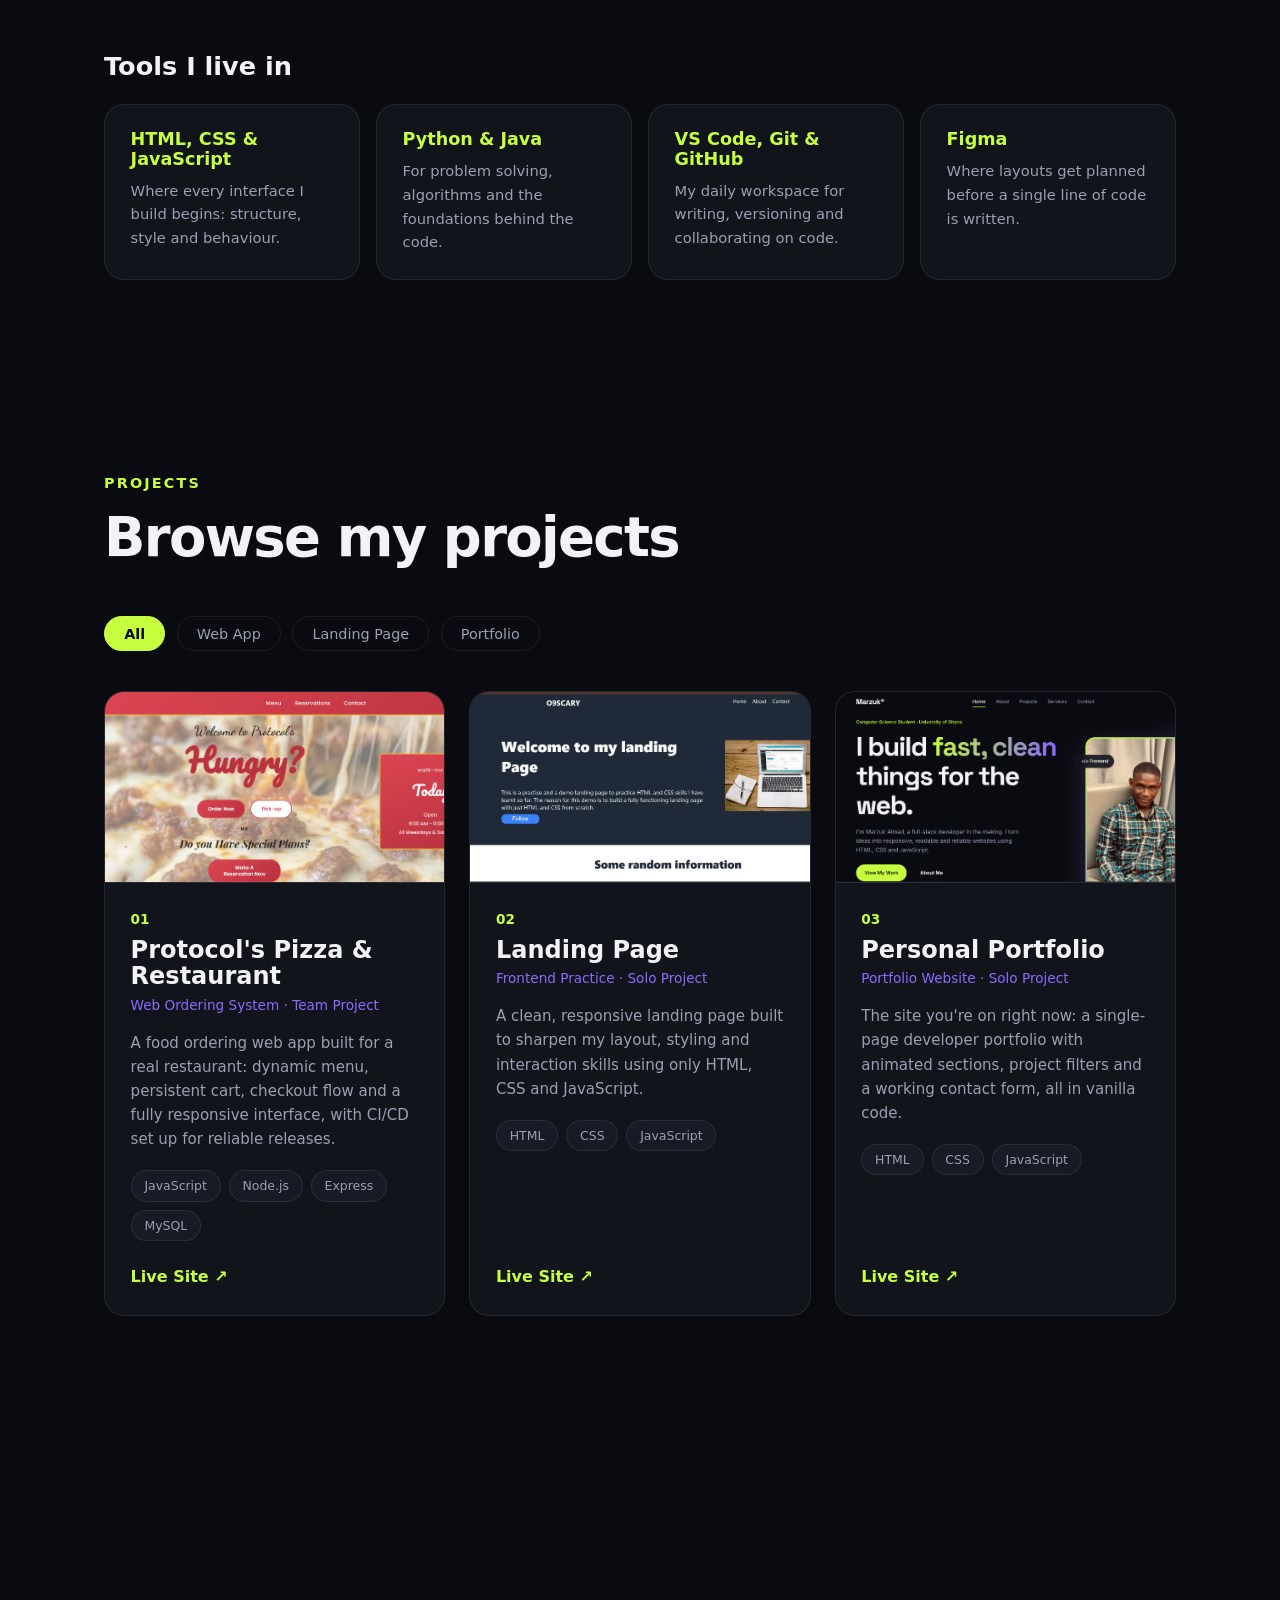
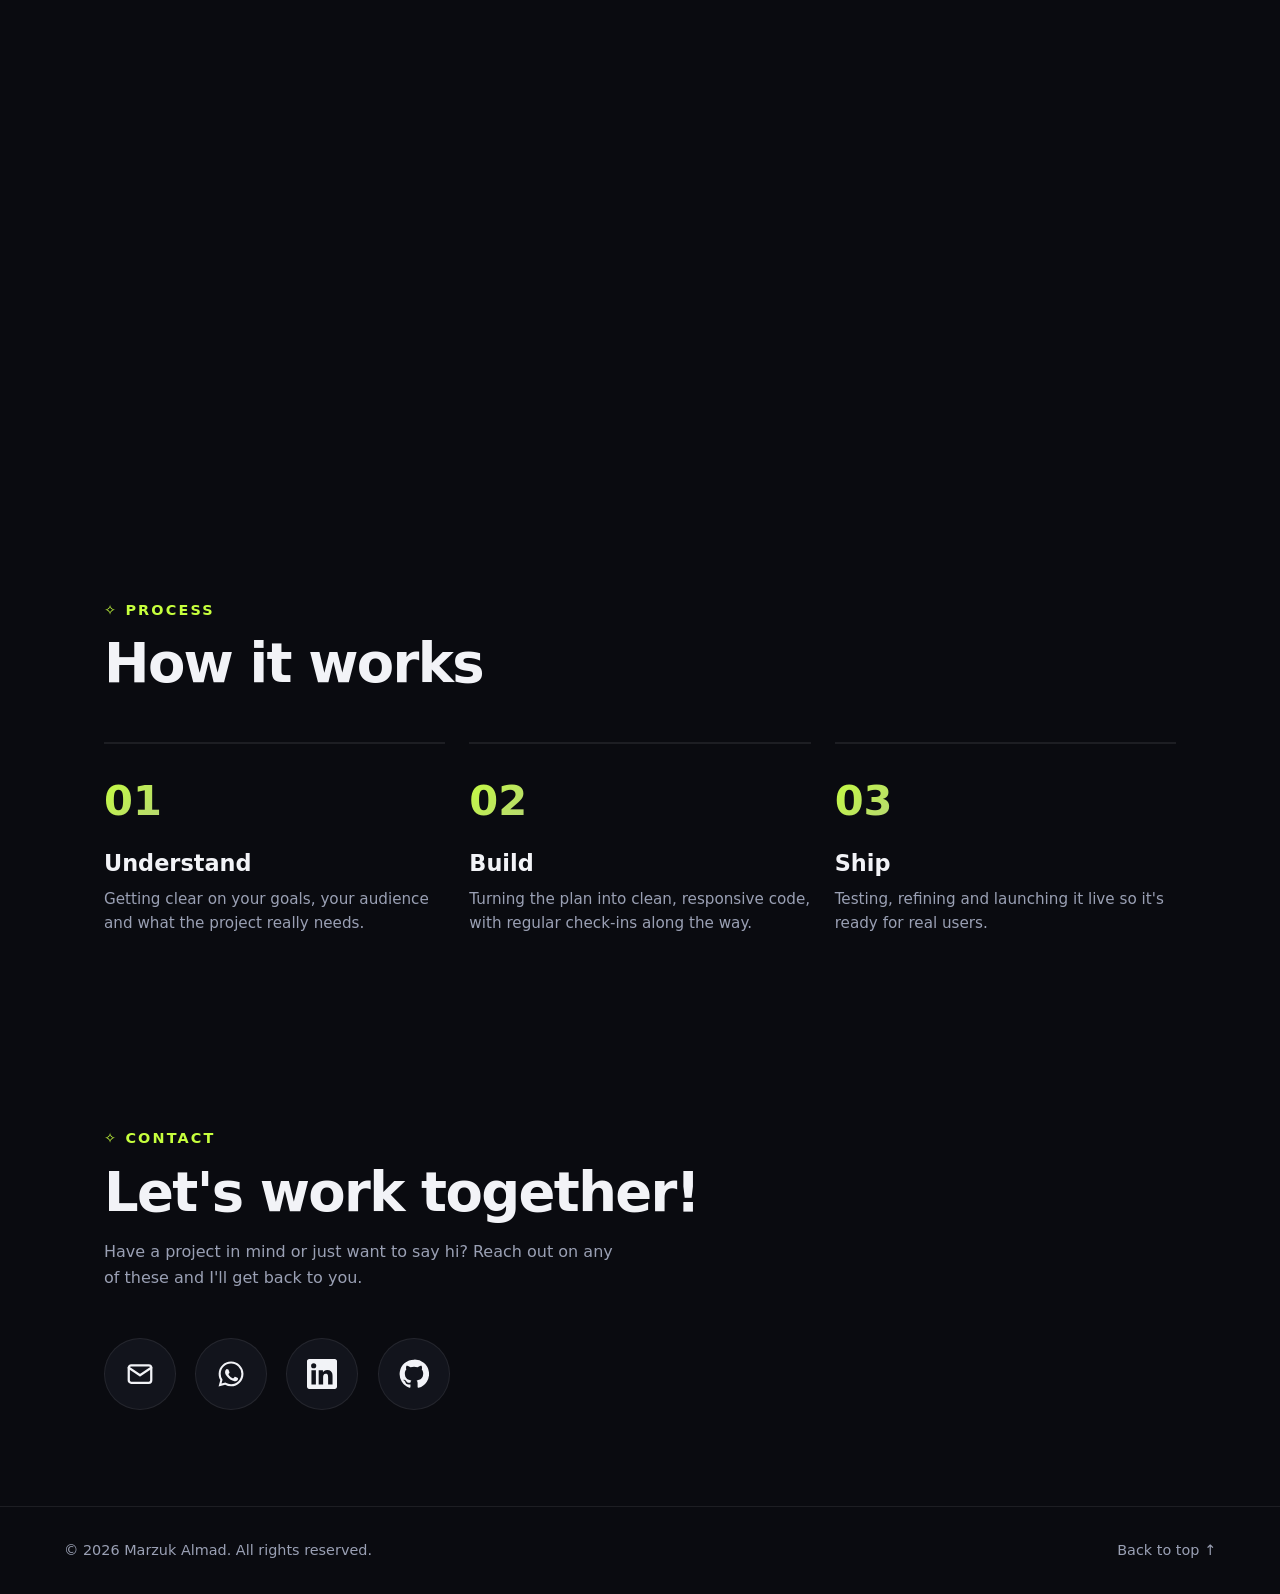
==== commit cf93f154: "add screenshots of all pages to use for the card, make changes to siv elements in index.html, change" ====
--- a/src/index.html
+++ b/src/index.html
@@ -3,7 +3,7 @@
 <head>
   <meta charset="UTF-8" />
   <meta name="viewport" content="width=device-width, initial-scale=1" />
-  <title>Marzuk® | Computer Science Student & Full-Stack Developer</title>
+  <title>Marzuk®</title>
   <meta name="description" content="Marzuk Almad is a Computer Science student at the University of Ghana building fast, clean and responsive websites with HTML, CSS and JavaScript." />
   <meta property="og:title" content="Marzuk® | Full-Stack Developer" />
   <meta property="og:description" content="Fast, clean and responsive websites built with HTML, CSS and JavaScript." />
@@ -17,7 +17,6 @@
 </head>
 <body>
 
-  <!-- ============ NAVBAR ============ -->
   <header class="navbar" id="navbar">
     <a href="#hero" class="logo">Marzuk®</a>
 
@@ -72,21 +71,21 @@
           <img src="./assets/images/myself.jpg" alt="Marzuk Almad, Computer Science student and developer" />
         </div>
         <div class="floating-tag tag-one">&lt;/&gt; Frontend</div>
-        <div class="floating-tag tag-two">⚙ DevOps</div>
+        <div class="floating-tag tag-two">DevOps</div>
       </div>
     </section>
 
     <section class="marquee" aria-hidden="true">
       <div class="marquee-track">
-        <span>✧ HTML</span><span>✧ CSS</span><span>✧ JavaScript</span><span>✧ Python</span><span>✧ Java</span>
-        <span>✧ Git &amp; GitHub</span><span>✧ Figma</span><span>✧ Responsive Design</span><span>✧ CI/CD</span>
-        <span>✧ HTML</span><span>✧ CSS</span><span>✧ JavaScript</span><span>✧ Python</span><span>✧ Java</span>
-        <span>✧ Git &amp; GitHub</span><span>✧ Figma</span><span>✧ Responsive Design</span><span>✧ CI/CD</span>
+        <span>✧ HTML</span><span>CSS</span><span>✧ JavaScript</span><span>Python</span><span>Java</span>
+        <span>✧ Git &amp; GitHub</span><span>Figma</span><span>Responsive Design</span><span>CI/CD</span>
+        <span>✧ HTML</span><span>✧ CSS</span><span>JavaScript</span><span>Python</span><span>Java</span>
+        <span>✧ Git &amp; GitHub</span><span>Figma</span><span>Responsive Design</span><span>CI/CD</span>
       </div>
     </section>
 
     <section class="section" id="about">
-      <p class="section-label reveal">✧ About</p>
+      <p class="section-label reveal">About</p>
       <h2 class="section-title reveal">Okay, fine, here's my story</h2>
 
       <div class="about-grid">
@@ -145,7 +144,7 @@
     </section>
 
     <section class="section" id="works">
-      <p class="section-label reveal">✧ Projects</p>
+      <p class="section-label reveal">Projects</p>
       <h2 class="section-title reveal">Browse my projects</h2>
 
       <div class="filters reveal" id="filters">
@@ -158,7 +157,9 @@
       <div class="projects-grid" id="projectsGrid">
 
         <article class="project reveal" data-category="webapp">
-          <div class="project-visual visual-one"><span>PP</span></div>
+          <a href="https://protocol-restaurant.pages.dev" target="_blank" rel="noopener" class="project-visual">
+             <img src="./assets/images/protocol screenshot.png" alt="Protocol's Pizza and Restaurant homepage" loading="lazy" />
+          </a>
           <div class="project-body">
             <span class="project-number">01</span>
             <h3>Protocol's Pizza &amp; Restaurant</h3>
@@ -175,7 +176,9 @@
         </article>
 
         <article class="project reveal" data-category="landing">
-          <div class="project-visual visual-two"><span>LP</span></div>
+         <a href="https://o9scary.github.io/Landing-Page/" target="_blank" rel="noopener" class="project-visual">
+            <img src="./assets/images/landing-page.png" alt="Marzuk's practice landing page" loading="lazy" />
+         </a>
           <div class="project-body">
             <span class="project-number">02</span>
             <h3>Landing Page</h3>
@@ -192,7 +195,9 @@
         </article>
 
         <article class="project reveal" data-category="portfolio">
-          <div class="project-visual visual-three"><span>MZ</span></div>
+          <a href="https://o9scary.github.io/My-Portfolio/" target="_blank" rel="noopener" class="project-visual">
+            <img src="./assets/images/portfolio pic.png" alt="Marzuk's developer portfolio homepage" loading="lazy" />   
+          </a>
           <div class="project-body">
             <span class="project-number">03</span>
             <h3>Personal Portfolio</h3>
@@ -212,7 +217,7 @@
     </section>
 
     <section class="section" id="services">
-      <p class="section-label reveal">✧ Services</p>
+      <p class="section-label reveal">Services</p>
       <h2 class="section-title reveal">How I help</h2>
 
       <div class="services-grid">
@@ -265,45 +270,37 @@
     <section class="section contact" id="contact">
       <p class="section-label reveal">✧ Contact</p>
       <h2 class="section-title reveal">Let's work together!</h2>
-      <p class="contact-sub reveal">Have a project in mind or just want to say hi? Send a message and I'll get back to you.</p>
-
-      <div class="contact-grid">
-        <form class="contact-form reveal" id="contactForm" novalidate>
-          <div class="field">
-            <label for="name">Name</label>
-            <input type="text" id="name" name="name" placeholder="Your name" required />
-          </div>
-          <div class="field">
-            <label for="email">Email</label>
-            <input type="email" id="email" name="email" placeholder="you@example.com" required />
-          </div>
-          <div class="field">
-            <label for="message">Message</label>
-            <textarea id="message" name="message" rows="5" placeholder="Tell me about your project..." required></textarea>
-          </div>
-\
-          <input type="text" name="_honey" class="honeypot" tabindex="-1" autocomplete="off" />
-          <button type="submit" class="btn btn-primary" id="submitBtn">Send Message</button>
-          <p class="form-status" id="formStatus" role="status"></p>
-        </form>
-
-        <div class="contact-info reveal">
-          <a href="mailto:marzukalmad1143@gmail.com?subject=New%20Project%20Inquiry" class="info-link">
-            <span>Email</span> marzukalmad1143@gmail.com
-          </a>
-          <a href="https://wa.me/233509952882" target="_blank" rel="noopener" class="info-link">
-            <span>WhatsApp</span> +233 50 995 2882
-          </a>
-          <a href="https://github.com/O9SCARY" target="_blank" rel="noopener" class="info-link">
-            <span>GitHub</span> github.com/O9SCARY
-          </a>
-          <a href="https://www.linkedin.com/in/marzuk-almad-333194411" target="_blank" rel="noopener" class="info-link">
-            <span>LinkedIn</span> Marzuk Almad
-          </a>
-        </div>
-      </div>
-    </section>
-
+      <p class="contact-sub reveal">Have a project in mind or just want to say hi? Reach out on any of these and I'll get back to you.</p>
+
+      <div class="contact-icons reveal">
+
+        <a href="mailto:marzukalmad1143@gmail.com?subject=New%20Project%20Inquiry" class="icon-link" aria-label="Email Marzuk" title="Email">
+          <svg viewBox="0 0 24 24" fill="none" stroke="currentColor" stroke-width="1.8" stroke-linecap="round" stroke-linejoin="round" aria-hidden="true">
+            <rect x="3" y="5" width="18" height="14" rx="2"></rect>
+            <path d="m3 7 9 6 9-6"></path>
+          </svg>
+        </a>
+
+        <a href="https://wa.me/233509952882" target="_blank" rel="noopener" class="icon-link" aria-label="Message Marzuk on WhatsApp" title="WhatsApp">
+          <svg viewBox="0 0 24 24" fill="currentColor" aria-hidden="true">
+            <path d="M12.04 2C6.58 2 2.13 6.45 2.13 11.91c0 1.75.46 3.45 1.32 4.95L2.05 22l5.25-1.38a9.9 9.9 0 0 0 4.74 1.21h.01c5.46 0 9.91-4.45 9.91-9.91 0-2.65-1.03-5.14-2.9-7.01A9.82 9.82 0 0 0 12.04 2Zm0 1.67c2.2 0 4.26.86 5.82 2.42a8.18 8.18 0 0 1 2.41 5.83c0 4.54-3.7 8.23-8.24 8.23-1.48 0-2.93-.4-4.2-1.15l-.3-.18-3.12.82.83-3.04-.2-.31a8.2 8.2 0 0 1-1.26-4.38c0-4.54 3.7-8.24 8.26-8.24Zm-3.2 4.4c-.17 0-.45.06-.68.31-.23.25-.9.88-.9 2.14 0 1.26.92 2.48 1.05 2.65.13.17 1.8 2.75 4.37 3.86 2.14.92 2.57.74 3.04.69.47-.04 1.5-.61 1.71-1.2.21-.6.21-1.1.15-1.2-.06-.11-.23-.17-.48-.3-.25-.13-1.5-.74-1.73-.82-.23-.09-.4-.13-.57.12-.17.25-.65.82-.8.99-.15.17-.3.19-.55.06-.25-.13-1.07-.39-2.03-1.25-.75-.67-1.26-1.5-1.4-1.75-.15-.25-.02-.39.11-.51.11-.11.25-.3.38-.45.13-.15.17-.25.25-.42.09-.17.04-.32-.02-.45-.06-.13-.57-1.4-.78-1.91-.2-.5-.42-.43-.57-.44h-.49Z"/>
+          </svg>
+        </a>
+
+        <a href="https://www.linkedin.com/in/marzuk-almad-333194411" target="_blank" rel="noopener" class="icon-link" aria-label="Marzuk on LinkedIn" title="LinkedIn">
+          <svg viewBox="0 0 24 24" fill="currentColor" aria-hidden="true">
+            <path d="M20.45 20.45h-3.56v-5.57c0-1.33-.03-3.04-1.85-3.04-1.86 0-2.14 1.45-2.14 2.94v5.67H9.34V9h3.41v1.56h.05c.48-.9 1.64-1.85 3.37-1.85 3.6 0 4.27 2.37 4.27 5.46v6.28ZM5.34 7.43a2.06 2.06 0 1 1 0-4.12 2.06 2.06 0 0 1 0 4.12ZM7.12 20.45H3.56V9h3.56v11.45ZM22.22 0H1.77C.79 0 0 .77 0 1.73v20.54C0 23.23.79 24 1.77 24h20.45c.98 0 1.78-.77 1.78-1.73V1.73C24 .77 23.2 0 22.22 0Z"/>
+          </svg>
+        </a>
+
+        <a href="https://github.com/O9SCARY" target="_blank" rel="noopener" class="icon-link" aria-label="Marzuk on GitHub" title="GitHub">
+          <svg viewBox="0 0 24 24" fill="currentColor" aria-hidden="true">
+            <path d="M12 .5a11.5 11.5 0 0 0-3.64 22.41c.58.1.79-.25.79-.56v-2c-3.2.7-3.88-1.37-3.88-1.37-.52-1.33-1.28-1.69-1.28-1.69-1.04-.71.08-.7.08-.7 1.15.08 1.76 1.18 1.76 1.18 1.03 1.76 2.69 1.25 3.35.96.1-.74.4-1.25.73-1.54-2.55-.29-5.24-1.28-5.24-5.69 0-1.26.45-2.28 1.18-3.08-.12-.29-.51-1.46.11-3.05 0 0 .97-.31 3.17 1.18a11 11 0 0 1 5.78 0c2.2-1.49 3.17-1.18 3.17-1.18.63 1.59.23 2.76.11 3.05.74.8 1.18 1.82 1.18 3.08 0 4.42-2.69 5.39-5.26 5.68.41.36.78 1.06.78 2.14v3.17c0 .31.21.67.8.56A11.5 11.5 0 0 0 12 .5Z"/>
+          </svg>
+        </a>
+
+      </div>
+    </section>
   </main>
 
   <footer class="footer">
@@ -311,6 +308,6 @@
     <a href="#hero" class="back-top">Back to top ↑</a>
   </footer>
 
-  <script src="script.js"></script>
+  <script src="./js/script.js"></script>
 </body>
 </html>
--- a/src/css/style.css
+++ b/src/css/style.css
@@ -1,4 +1,3 @@
-/* ============ RESET & VARIABLES ============ */
 *,
 *::before,
 *::after {
@@ -54,7 +53,6 @@
   line-height: 1.1;
 }
 
-/* ============ BUTTONS ============ */
 .btn {
   display: inline-flex;
   align-items: center;
@@ -93,7 +91,6 @@
   color: var(--accent);
 }
 
-/* ============ NAVBAR ============ */
 .navbar {
   position: fixed;
   top: 0;
@@ -185,7 +182,6 @@
 .menu-toggle.open span:nth-child(1) { top: 15px; transform: rotate(45deg); }
 .menu-toggle.open span:nth-child(2) { top: 15px; transform: rotate(-45deg); }
 
-/* ============ SHARED SECTION STYLES ============ */
 .section {
   padding: 6rem 5%;
   max-width: 1200px;
@@ -219,7 +215,6 @@
   color: transparent;
 }
 
-/* ============ SCROLL REVEAL ============ */
 .reveal {
   opacity: 0;
   transform: translateY(30px);
@@ -231,7 +226,6 @@
   transform: translateY(0);
 }
 
-/* ============ HERO ============ */
 .hero {
   min-height: 100vh;
   display: grid;
@@ -342,7 +336,6 @@
   50% { transform: translateY(-12px); }
 }
 
-/* ============ MARQUEE ============ */
 .marquee {
   overflow: hidden;
   border-top: 1px solid var(--border);
@@ -374,7 +367,6 @@
   to { transform: translateX(-50%); }
 }
 
-/* ============ ABOUT ============ */
 .about-grid {
   display: grid;
   grid-template-columns: 1fr 1.2fr;
@@ -428,7 +420,6 @@
   gap: 1rem;
 }
 
-/* ============ PROJECTS ============ */
 .filters {
   display: flex;
   gap: 0.7rem;
@@ -486,33 +477,24 @@
 }
 
 .project-visual {
-  height: 190px;
-  display: flex;
-  align-items: center;
-  justify-content: center;
-  position: relative;
+  display: block;
+  aspect-ratio: 16 / 9;
   overflow: hidden;
-}
-
-.project-visual span {
-  font-family: var(--font-display);
-  font-size: 4.5rem;
-  font-weight: 700;
-  color: rgba(255, 255, 255, 0.92);
-  letter-spacing: -0.05em;
-  transition: transform 0.4s ease;
-}
-
-.project:hover .project-visual span {
-  transform: scale(1.12);
-}
-
-.visual-one   { background: linear-gradient(135deg, #ff7a3d, #8b6bff); }
-.visual-two   { background: linear-gradient(135deg, #8b6bff, #2dd4bf); }
-.visual-three { background: linear-gradient(135deg, #2dd4bf, #c6ff3d); }
-
-.visual-three span { color: #0a0b10; }
-
+  background: var(--surface-2);
+  border-bottom: 1px solid var(--border);
+}
+
+.project-visual img {
+  width: 100%;
+  height: 100%;
+  object-fit: cover;
+  object-position: top left;
+  transition: transform 0.5s ease;
+}
+
+.project:hover .project-visual img {
+  transform: scale(1.06);
+}
 .project-body {
   padding: 1.6rem;
   display: flex;
@@ -576,7 +558,6 @@
   letter-spacing: 0.04em;
 }
 
-/* ============ SERVICES ============ */
 .services-grid {
   display: grid;
   grid-template-columns: repeat(auto-fit, minmax(250px, 1fr));
@@ -621,7 +602,6 @@
   font-size: 0.95rem;
 }
 
-/* ============ PROCESS ============ */
 .process-grid {
   display: grid;
   grid-template-columns: repeat(3, 1fr);
@@ -638,120 +618,51 @@
   border-top-color: var(--accent);
 }
 
-/* ============ CONTACT ============ */
 .contact-sub {
   color: var(--muted);
   max-width: 520px;
   margin-top: -2rem;
   margin-bottom: 3rem;
 }
-
-.contact-grid {
-  display: grid;
-  grid-template-columns: 1.2fr 0.8fr;
-  gap: 2rem;
-}
-
-.contact-form {
+.contact-icons {
+  display: flex;
+  gap: 1.2rem;
+  flex-wrap: wrap;
+}
+
+.icon-link {
+  width: 72px;
+  height: 72px;
+  display: flex;
+  align-items: center;
+  justify-content: center;
   background: var(--surface);
   border: 1px solid var(--border);
-  border-radius: var(--radius);
-  padding: 2rem;
-}
-
-.field {
-  margin-bottom: 1.2rem;
-}
-
-.field label {
-  display: block;
-  font-size: 0.85rem;
-  font-weight: 500;
-  margin-bottom: 0.5rem;
-  color: var(--muted);
-}
-
-.field input,
-.field textarea {
-  width: 100%;
-  background: var(--bg);
-  border: 1px solid var(--border);
-  border-radius: 12px;
-  padding: 0.9rem 1rem;
+  border-radius: 50%;
   color: var(--text);
-  font-family: var(--font-body);
-  font-size: 0.95rem;
-  resize: vertical;
-  transition: border-color 0.25s ease, box-shadow 0.25s ease;
-}
-
-.field input:focus,
-.field textarea:focus {
-  outline: none;
+  transition: transform 0.3s ease, background 0.3s ease, color 0.3s ease, border-color 0.3s ease, box-shadow 0.3s ease;
+}
+
+.icon-link svg {
+  width: 30px;
+  height: 30px;
+}
+
+.icon-link:hover {
+  transform: translateY(-6px);
+  background: var(--accent);
+  color: #0a0b10;
   border-color: var(--accent);
-  box-shadow: 0 0 0 3px rgba(198, 255, 61, 0.15);
-}
-
-.field.invalid input,
-.field.invalid textarea {
-  border-color: #ff5d6c;
-}
-
-.honeypot {
-  position: absolute;
-  left: -9999px;
-  opacity: 0;
-  height: 0;
-  width: 0;
-}
-
-.form-status {
-  margin-top: 1rem;
-  font-size: 0.92rem;
-  min-height: 1.4rem;
-}
-
-.form-status.success { color: var(--accent); }
-.form-status.error   { color: #ff5d6c; }
-
-.btn:disabled {
-  opacity: 0.6;
-  cursor: not-allowed;
-  transform: none;
-}
-
-.contact-info {
-  display: flex;
-  flex-direction: column;
-  gap: 1rem;
-}
-
-.info-link {
-  background: var(--surface);
-  border: 1px solid var(--border);
-  border-radius: var(--radius);
-  padding: 1.2rem 1.4rem;
-  display: flex;
-  flex-direction: column;
-  gap: 0.2rem;
-  font-weight: 500;
-  word-break: break-word;
-  transition: transform 0.3s ease, border-color 0.3s ease;
-}
-
-.info-link span {
-  font-size: 0.75rem;
-  text-transform: uppercase;
-  letter-spacing: 0.12em;
-  color: var(--accent);
-}
-
-.info-link:hover {
-  transform: translateX(8px);
-  border-color: var(--accent);
-}
-
-/* ============ FOOTER ============ */
+  box-shadow: 0 12px 30px rgba(198, 255, 61, 0.3);
+}
+
+@media (max-width: 560px) {
+  .icon-link {
+    width: 64px;
+    height: 64px;
+  }
+}
+
 .footer {
   display: flex;
   justify-content: space-between;
@@ -768,7 +679,6 @@
   color: var(--accent);
 }
 
-/* ============ RESPONSIVE ============ */
 @media (max-width: 900px) {
   .hero {
     grid-template-columns: 1fr;
@@ -785,8 +695,7 @@
   .tag-one { left: auto; right: -10%; top: 5%; }
   .tag-two { right: auto; left: -8%; bottom: 8%; }
 
-  .about-grid,
-  .contact-grid {
+  .about-grid {
     grid-template-columns: 1fr;
   }
 
@@ -849,7 +758,6 @@
   }
 }
 
-/* Respect users who prefer less motion */
 @media (prefers-reduced-motion: reduce) {
   *,
   *::before,
